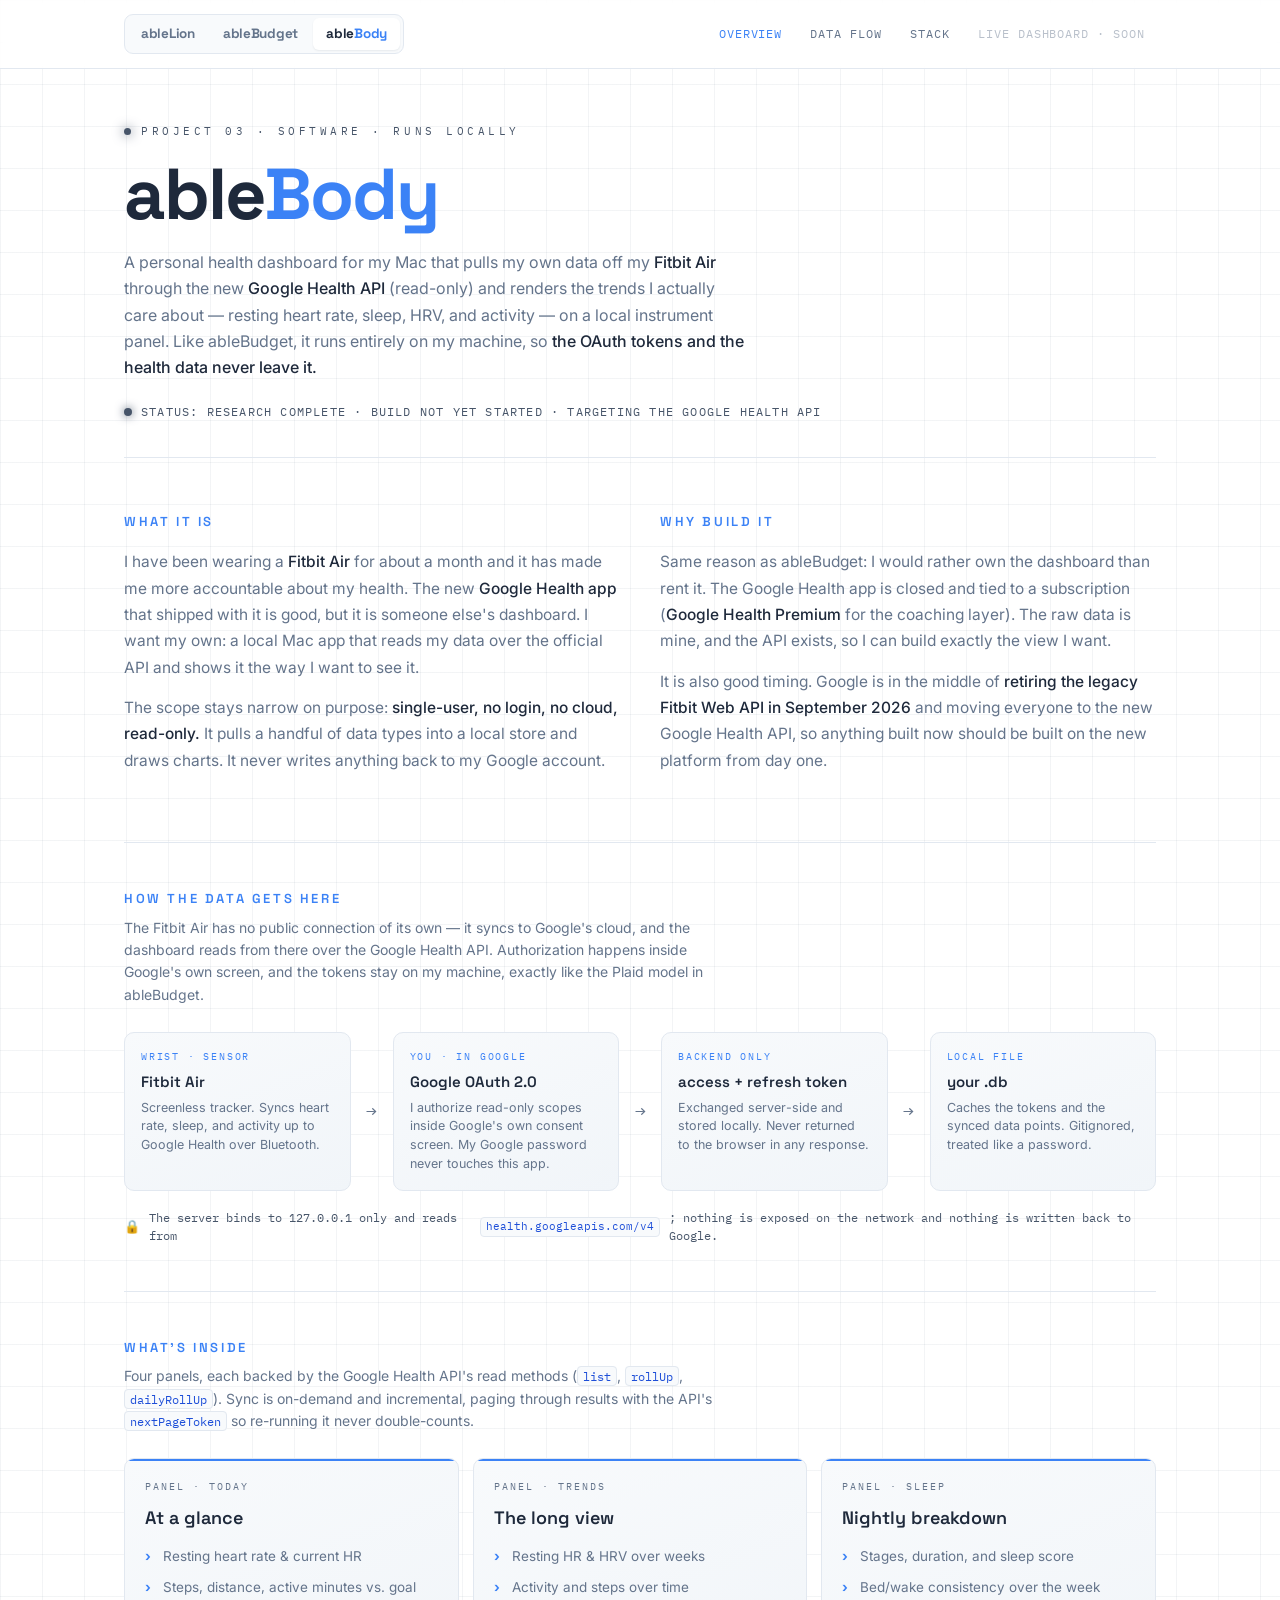
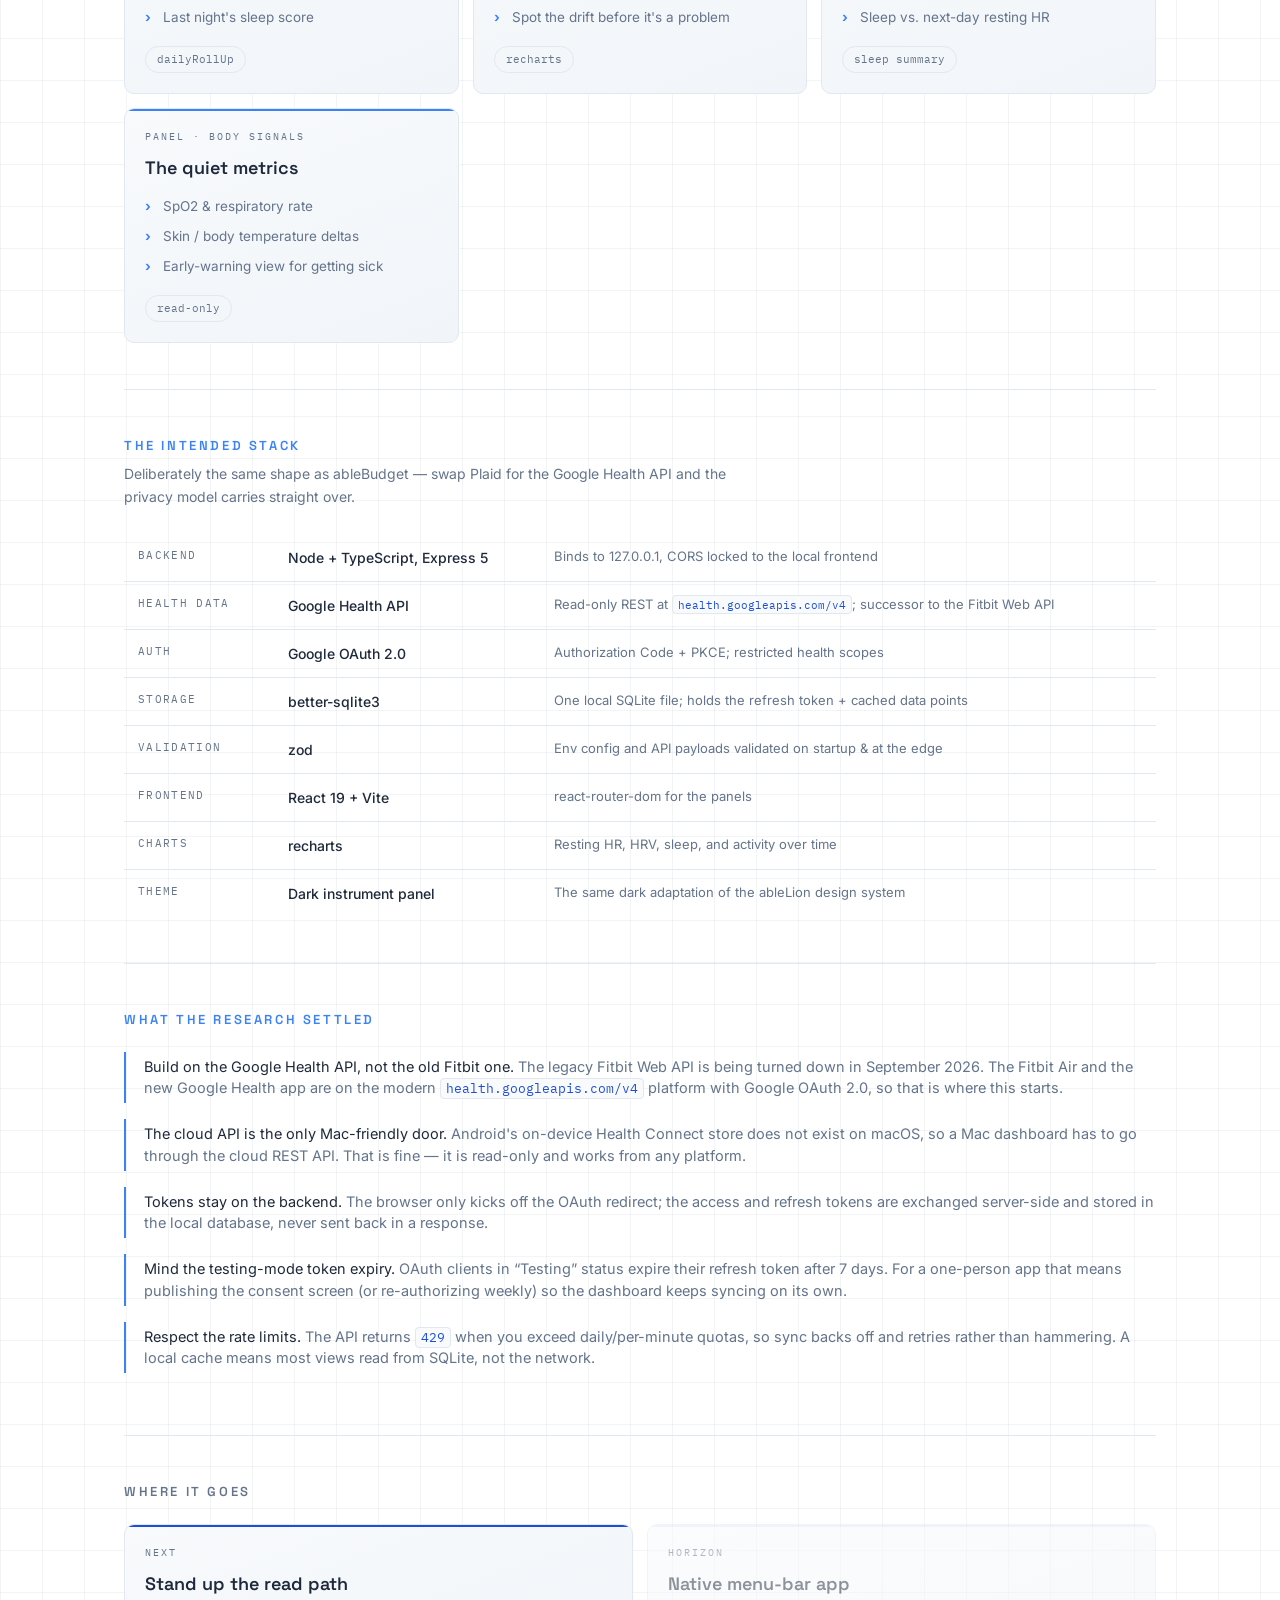
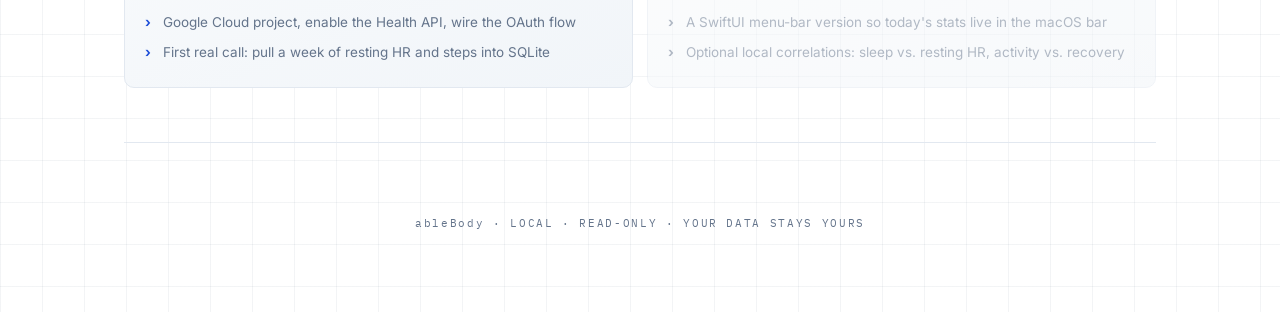
==== ablebody.html @ 2a8d7dc3 "Add ableBody project page and 3rd switch option Add ablebody.html (local Mac health dashboard on the" ====
<!DOCTYPE html>
<html lang="en">
<head>
<meta charset="UTF-8">
<meta name="viewport" content="width=device-width, initial-scale=1.0">
<title>ableBody · Local Google Health dashboard</title>
<link rel="stylesheet" href="style.css">
<style>
  header.page{padding:54px 0 36px;border-bottom:1px solid var(--line)}
  header.page h1{font-size:clamp(38px,7vw,72px)}
  .lede{max-width:620px;margin-top:20px;color:var(--dim);font-size:16px;line-height:1.65}
  .lede b{color:var(--ink);font-weight:500}
  .status-line{font-family:'IBM Plex Mono',monospace;font-size:12px;letter-spacing:.1em;
    color:var(--warn);margin-top:22px;display:flex;align-items:center;gap:9px}
  .status-line::before{content:"";width:8px;height:8px;border-radius:50%;background:var(--warn);
    box-shadow:0 0 10px var(--warn);animation:pulse 2.4s ease-in-out infinite}

  .intro{padding:54px 0;border-bottom:1px solid var(--line)}
  .intro-grid{display:grid;grid-template-columns:1fr 1fr;gap:40px;align-items:start}
  .intro h2{font-family:'Space Grotesk',sans-serif;font-size:13px;letter-spacing:.2em;
    text-transform:uppercase;color:var(--signal);margin-bottom:18px;font-weight:600}
  .intro p{color:var(--dim);font-size:15.5px;line-height:1.7;margin-bottom:14px}
  .intro p b{color:var(--ink);font-weight:500}
  @media(max-width:720px){.intro-grid{grid-template-columns:1fr;gap:28px}}

  .sec{padding:46px 0;border-bottom:1px solid var(--line)}
  .sec h2{font-family:'Space Grotesk',sans-serif;font-size:13px;letter-spacing:.2em;
    text-transform:uppercase;color:var(--signal);margin-bottom:8px;font-weight:600}
  .sec .sub{color:var(--dim);font-size:14px;margin-bottom:26px;max-width:620px;line-height:1.6}

  /* DATA-FLOW DIAGRAM */
  .flow{display:flex;align-items:stretch;gap:0;flex-wrap:wrap;margin-bottom:18px}
  .node{flex:1;min-width:150px;background:linear-gradient(160deg,var(--panel),var(--panel-2));
    border:1px solid var(--line);border-radius:10px;padding:16px}
  .node .k{font-family:'IBM Plex Mono',monospace;font-size:10px;letter-spacing:.18em;
    text-transform:uppercase;color:var(--signal);margin-bottom:7px}
  .node h4{font-family:'Space Grotesk',sans-serif;font-size:15px;font-weight:600;margin-bottom:5px}
  .node p{font-size:12.5px;color:var(--dim);line-height:1.5}
  .arrow{display:flex;align-items:center;justify-content:center;flex:0 0 auto;width:42px;
    font-family:'IBM Plex Mono',monospace;color:var(--dim);font-size:18px}
  @media(max-width:720px){.flow{flex-direction:column}
    .arrow{width:100%;height:26px;transform:rotate(90deg)}}
  .flow-note{font-family:'IBM Plex Mono',monospace;font-size:12px;color:var(--warn);
    display:flex;align-items:center;gap:9px}
  .flow-note::before{content:"🔒";font-size:13px}

  /* STACK SHEET */
  .bom{width:100%;border-collapse:collapse;font-size:14px}
  .bom td{padding:13px 14px;border-bottom:1px solid var(--line);vertical-align:top}
  .bom tr:last-child td{border-bottom:none}
  .bom .role{font-family:'IBM Plex Mono',monospace;font-size:11px;letter-spacing:.12em;
    text-transform:uppercase;color:var(--dim);width:150px}
  .bom .part{color:var(--ink);font-weight:500}
  .bom .note{color:var(--dim);font-size:13px}

  /* PRINCIPLES */
  .principles{padding:46px 0;border-bottom:1px solid var(--line)}
  .principles h2{font-family:'Space Grotesk',sans-serif;font-size:13px;letter-spacing:.2em;
    text-transform:uppercase;color:var(--signal);margin-bottom:22px;font-weight:600}
  .law{border-left:2px solid var(--signal);padding:4px 0 4px 18px;margin-bottom:16px}
  .law p{font-size:14.5px;color:var(--ink)}
  .law p span{color:var(--dim)}

  .roadmap-strip{padding:46px 0}
  .roadmap-strip h2{font-family:'Space Grotesk',sans-serif;font-size:13px;letter-spacing:.2em;
    text-transform:uppercase;color:var(--dim);margin-bottom:22px;font-weight:600}
</style>
</head>
<body>

<nav><div class="nav-inner">
  <div class="switch">
    <a href="index.html">able<span>Lion</span></a>
    <a href="ablebudget.html">able<span>Budget</span></a>
    <a href="ablebody.html" class="active">able<span>Body</span></a>
  </div>
  <div class="nav-links">
    <a href="ablebody.html" class="active">OVERVIEW</a>
    <a href="#data">DATA FLOW</a>
    <a href="#stack">STACK</a>
    <a class="soon">LIVE DASHBOARD · SOON</a>
  </div>
</div></nav>

<div class="wrap">

  <header class="page">
    <div class="eyebrow w">Project 03 · software · runs locally</div>
    <h1>able<span class="l">Body</span></h1>
    <p class="lede">A personal health dashboard for my Mac that pulls my own data off my <b>Fitbit Air</b> through the new <b>Google Health API</b> (read-only) and renders the trends I actually care about &mdash; resting heart rate, sleep, HRV, and activity &mdash; on a local instrument panel. Like ableBudget, it runs entirely on my machine, so <b>the OAuth tokens and the health data never leave it.</b></p>
    <div class="status-line">STATUS: RESEARCH COMPLETE · BUILD NOT YET STARTED · TARGETING THE GOOGLE HEALTH API</div>
  </header>

  <section class="intro">
    <div class="intro-grid">
      <div>
        <h2>What it is</h2>
        <p>I have been wearing a <b>Fitbit Air</b> for about a month and it has made me more accountable about my health. The new <b>Google Health app</b> that shipped with it is good, but it is someone else's dashboard. I want my own: a local Mac app that reads my data over the official API and shows it the way I want to see it.</p>
        <p>The scope stays narrow on purpose: <b>single-user, no login, no cloud, read-only.</b> It pulls a handful of data types into a local store and draws charts. It never writes anything back to my Google account.</p>
      </div>
      <div>
        <h2>Why build it</h2>
        <p>Same reason as ableBudget: I would rather own the dashboard than rent it. The Google Health app is closed and tied to a subscription (<b>Google Health Premium</b> for the coaching layer). The raw data is mine, and the API exists, so I can build exactly the view I want.</p>
        <p>It is also good timing. Google is in the middle of <b>retiring the legacy Fitbit Web API in September 2026</b> and moving everyone to the new Google Health API, so anything built now should be built on the new platform from day one.</p>
      </div>
    </div>
  </section>

  <section class="sec" id="data">
    <h2>How the data gets here</h2>
    <p class="sub">The Fitbit Air has no public connection of its own &mdash; it syncs to Google's cloud, and the dashboard reads from there over the Google Health API. Authorization happens inside Google's own screen, and the tokens stay on my machine, exactly like the Plaid model in ableBudget.</p>

    <div class="flow">
      <div class="node">
        <div class="k">Wrist &middot; sensor</div>
        <h4>Fitbit Air</h4>
        <p>Screenless tracker. Syncs heart rate, sleep, and activity up to Google Health over Bluetooth.</p>
      </div>
      <div class="arrow">&rarr;</div>
      <div class="node">
        <div class="k">You &middot; in Google</div>
        <h4>Google OAuth 2.0</h4>
        <p>I authorize read-only scopes inside Google's own consent screen. My Google password never touches this app.</p>
      </div>
      <div class="arrow">&rarr;</div>
      <div class="node">
        <div class="k">Backend only</div>
        <h4>access + refresh token</h4>
        <p>Exchanged server-side and stored locally. Never returned to the browser in any response.</p>
      </div>
      <div class="arrow">&rarr;</div>
      <div class="node">
        <div class="k">Local file</div>
        <h4>your .db</h4>
        <p>Caches the tokens and the synced data points. Gitignored, treated like a password.</p>
      </div>
    </div>
    <p class="flow-note">The server binds to 127.0.0.1 only and reads from <code>health.googleapis.com/v4</code>; nothing is exposed on the network and nothing is written back to Google.</p>
  </section>

  <section class="sec">
    <h2>What's inside</h2>
    <p class="sub">Four panels, each backed by the Google Health API's read methods (<code>list</code>, <code>rollUp</code>, <code>dailyRollUp</code>). Sync is on-demand and incremental, paging through results with the API's <code>nextPageToken</code> so re-running it never double-counts.</p>
    <div class="grid">
      <div class="card s">
        <div class="card-k">Panel · Today</div>
        <h3>At a glance</h3>
        <ul>
          <li>Resting heart rate &amp; current HR</li>
          <li>Steps, distance, active minutes vs. goal</li>
          <li>Last night's sleep score</li>
        </ul>
        <div class="specs"><span class="chip">dailyRollUp</span></div>
      </div>
      <div class="card s">
        <div class="card-k">Panel · Trends</div>
        <h3>The long view</h3>
        <ul>
          <li>Resting HR &amp; HRV over weeks</li>
          <li>Activity and steps over time</li>
          <li>Spot the drift before it's a problem</li>
        </ul>
        <div class="specs"><span class="chip">recharts</span></div>
      </div>
      <div class="card s">
        <div class="card-k">Panel · Sleep</div>
        <h3>Nightly breakdown</h3>
        <ul>
          <li>Stages, duration, and sleep score</li>
          <li>Bed/wake consistency over the week</li>
          <li>Sleep vs. next-day resting HR</li>
        </ul>
        <div class="specs"><span class="chip">sleep summary</span></div>
      </div>
      <div class="card s">
        <div class="card-k">Panel · Body signals</div>
        <h3>The quiet metrics</h3>
        <ul>
          <li>SpO2 &amp; respiratory rate</li>
          <li>Skin / body temperature deltas</li>
          <li>Early-warning view for getting sick</li>
        </ul>
        <div class="specs"><span class="chip">read-only</span></div>
      </div>
    </div>
  </section>

  <section class="sec" id="stack">
    <h2>The intended stack</h2>
    <p class="sub">Deliberately the same shape as ableBudget &mdash; swap Plaid for the Google Health API and the privacy model carries straight over.</p>
    <table class="bom">
      <tr><td class="role">Backend</td><td class="part">Node + TypeScript, Express 5</td><td class="note">Binds to 127.0.0.1, CORS locked to the local frontend</td></tr>
      <tr><td class="role">Health data</td><td class="part">Google Health API</td><td class="note">Read-only REST at <code>health.googleapis.com/v4</code>; successor to the Fitbit Web API</td></tr>
      <tr><td class="role">Auth</td><td class="part">Google OAuth 2.0</td><td class="note">Authorization Code + PKCE; restricted health scopes</td></tr>
      <tr><td class="role">Storage</td><td class="part">better-sqlite3</td><td class="note">One local SQLite file; holds the refresh token + cached data points</td></tr>
      <tr><td class="role">Validation</td><td class="part">zod</td><td class="note">Env config and API payloads validated on startup &amp; at the edge</td></tr>
      <tr><td class="role">Frontend</td><td class="part">React 19 + Vite</td><td class="note">react-router-dom for the panels</td></tr>
      <tr><td class="role">Charts</td><td class="part">recharts</td><td class="note">Resting HR, HRV, sleep, and activity over time</td></tr>
      <tr><td class="role">Theme</td><td class="part">Dark instrument panel</td><td class="note">The same dark adaptation of the ableLion design system</td></tr>
    </table>
  </section>

  <section class="principles">
    <h2>What the research settled</h2>
    <div class="law"><p>Build on the Google Health API, not the old Fitbit one. <span>The legacy Fitbit Web API is being turned down in September 2026. The Fitbit Air and the new Google Health app are on the modern <code>health.googleapis.com/v4</code> platform with Google OAuth 2.0, so that is where this starts.</span></p></div>
    <div class="law"><p>The cloud API is the only Mac-friendly door. <span>Android's on-device Health Connect store does not exist on macOS, so a Mac dashboard has to go through the cloud REST API. That is fine &mdash; it is read-only and works from any platform.</span></p></div>
    <div class="law"><p>Tokens stay on the backend. <span>The browser only kicks off the OAuth redirect; the access and refresh tokens are exchanged server-side and stored in the local database, never sent back in a response.</span></p></div>
    <div class="law"><p>Mind the testing-mode token expiry. <span>OAuth clients in &ldquo;Testing&rdquo; status expire their refresh token after 7 days. For a one-person app that means publishing the consent screen (or re-authorizing weekly) so the dashboard keeps syncing on its own.</span></p></div>
    <div class="law"><p>Respect the rate limits. <span>The API returns <code>429</code> when you exceed daily/per-minute quotas, so sync backs off and retries rather than hammering. A local cache means most views read from SQLite, not the network.</span></p></div>
  </section>

  <section class="roadmap-strip">
    <h2>Where it goes</h2>
    <div class="grid">
      <div class="card b">
        <div class="card-k">Next</div>
        <h3>Stand up the read path</h3>
        <ul>
          <li>Google Cloud project, enable the Health API, wire the OAuth flow</li>
          <li>First real call: pull a week of resting HR and steps into SQLite</li>
        </ul>
      </div>
      <div class="card soon-card">
        <div class="card-k">Horizon</div>
        <h3>Native menu-bar app</h3>
        <ul>
          <li>A SwiftUI menu-bar version so today's stats live in the macOS bar</li>
          <li>Optional local correlations: sleep vs. resting HR, activity vs. recovery</li>
        </ul>
      </div>
    </div>
  </section>

  <footer><p>ableBody · LOCAL · READ-ONLY · YOUR DATA STAYS YOURS</p></footer>

</div>
</body>
</html>
---- style.css ----
@import url('https://fonts.googleapis.com/css2?family=Space+Grotesk:wght@400;500;600;700&family=IBM+Plex+Mono:wght@400;500;600&family=Inter:wght@400;500&display=swap');

:root{
  --void:#ffffff;        /* white, main background */
  --panel:#f8fafc;       /* light grey panel */
  --panel-2:#f1f5f9;     /* light grey panel (gradient end) */
  --line:#e2e8f0;        /* hairlines / borders */
  --ink:#1e293b;         /* primary dark-slate text */
  --dim:#64748b;         /* grey secondary text */
  --signal:#3b82f6;      /* primary blue accent */
  --warn:#475569;        /* slate grey (status / inactive) */
  --beam:#1d4ed8;        /* deep blue secondary accent */
  --grid:rgba(100,116,139,0.08);  /* subtle grey grid on white */
}
*{box-sizing:border-box;margin:0;padding:0}
html{scroll-behavior:smooth}
body{
  background:var(--void);
  color:var(--ink);
  font-family:'Inter',system-ui,sans-serif;
  line-height:1.5;
  background-image:
    linear-gradient(var(--grid) 1px,transparent 1px),
    linear-gradient(90deg,var(--grid) 1px,transparent 1px);
  background-size:42px 42px;
  padding:0 0 80px;
}
a{color:inherit;text-decoration:none}
code{font-family:'IBM Plex Mono',monospace;font-size:.88em;color:var(--beam);
  background:var(--panel);border:1px solid var(--line);border-radius:4px;padding:1px 5px}
.wrap{max-width:1080px;margin:0 auto;padding:0 24px}

/* NAV */
nav{
  border-bottom:1px solid var(--line);
  position:sticky;top:0;z-index:50;
  background:rgba(255,255,255,.82);
  backdrop-filter:blur(10px);
}
.nav-inner{
  max-width:1080px;margin:0 auto;padding:14px 24px;
  display:flex;align-items:center;justify-content:space-between;
}
.brand{
  font-family:'Space Grotesk',sans-serif;font-weight:700;font-size:18px;
  letter-spacing:-.02em;
}
.brand .l{color:var(--signal)}
.nav-links{display:flex;gap:6px;flex-wrap:wrap}
.nav-links a{
  font-family:'IBM Plex Mono',monospace;font-size:12px;letter-spacing:.08em;
  color:var(--dim);padding:6px 11px;border-radius:5px;transition:.18s;
}
.nav-links a:hover{color:var(--ink);background:var(--panel)}
.nav-links a.active{color:var(--signal)}
.nav-links a.soon{opacity:.45;cursor:default}
.nav-links a.soon:hover{background:none;color:var(--dim)}

/* PROJECT SWITCHER (left, in place of the brand) */
.switch{display:inline-flex;align-items:center;gap:2px;border:1px solid var(--line);
  border-radius:9px;padding:3px;background:var(--panel);flex-shrink:0}
.switch a{font-family:'Space Grotesk',sans-serif;font-size:13.5px;font-weight:700;
  letter-spacing:-.02em;color:var(--dim);padding:6px 13px;border-radius:6px;transition:.18s}
.switch a span{color:var(--dim);transition:.18s}
.switch a:hover{color:var(--ink)}
.switch a:hover span{color:var(--signal)}
.switch a.active{background:var(--void);color:var(--ink);box-shadow:0 1px 2px rgba(15,23,42,.07)}
.switch a.active span{color:var(--signal)}

/* HERO bits */
.eyebrow{
  font-family:'IBM Plex Mono',monospace;
  font-size:11px;letter-spacing:.32em;text-transform:uppercase;
  color:var(--signal);display:flex;align-items:center;gap:10px;margin-bottom:20px;
}
.eyebrow.b{color:var(--beam)}
.eyebrow.b::before{background:var(--beam);box-shadow:0 0 12px var(--beam)}
.eyebrow.w{color:var(--warn)}
.eyebrow.w::before{background:var(--warn);box-shadow:0 0 12px var(--warn)}
.eyebrow::before{content:"";width:7px;height:7px;border-radius:50%;
  background:var(--signal);box-shadow:0 0 12px var(--signal);
  animation:pulse 2.4s ease-in-out infinite;}
@keyframes pulse{0%,100%{opacity:1}50%{opacity:.35}}

h1{font-family:'Space Grotesk',sans-serif;font-weight:700;
  font-size:clamp(40px,8vw,78px);line-height:.96;letter-spacing:-.03em;}
h1 .a{color:var(--ink)} h1 .l{color:var(--signal)}

.specs{display:flex;flex-wrap:wrap;gap:8px;margin-top:14px}
.chip{font-family:'IBM Plex Mono',monospace;font-size:11px;color:var(--dim);
  border:1px solid var(--line);border-radius:20px;padding:4px 11px}

/* CARDS */
.grid{display:grid;grid-template-columns:repeat(auto-fit,minmax(250px,1fr));gap:14px}
.card{background:linear-gradient(160deg,var(--panel),var(--panel-2));
  border:1px solid var(--line);border-radius:10px;padding:20px;
  position:relative;overflow:hidden;}
.card::before{content:"";position:absolute;top:0;left:0;width:100%;height:2px;
  background:var(--accent,var(--line))}
.card.s{--accent:var(--signal)} .card.b{--accent:var(--beam)} .card.w{--accent:var(--warn)}
.card-k{font-family:'IBM Plex Mono',monospace;font-size:10px;letter-spacing:.2em;
  text-transform:uppercase;color:var(--dim);margin-bottom:10px}
.card h3{font-family:'Space Grotesk',sans-serif;font-size:18px;font-weight:600;margin-bottom:10px}
.card ul{list-style:none;font-size:13.5px;color:var(--dim)}
.card li{padding:5px 0 5px 18px;position:relative}
.card li::before{content:"›";position:absolute;left:0;color:var(--accent,var(--dim));font-weight:700}
.card li b{color:var(--ink);font-weight:500}

.soon-card{opacity:.5}
.soon-card .card-k{color:var(--dim)}

footer{padding-top:40px;text-align:center;border-top:1px solid var(--line);margin-top:8px}
footer p{font-family:'IBM Plex Mono',monospace;font-size:11px;color:var(--dim);letter-spacing:.15em;padding-top:32px}

@media (prefers-reduced-motion:reduce){*{animation:none!important}}
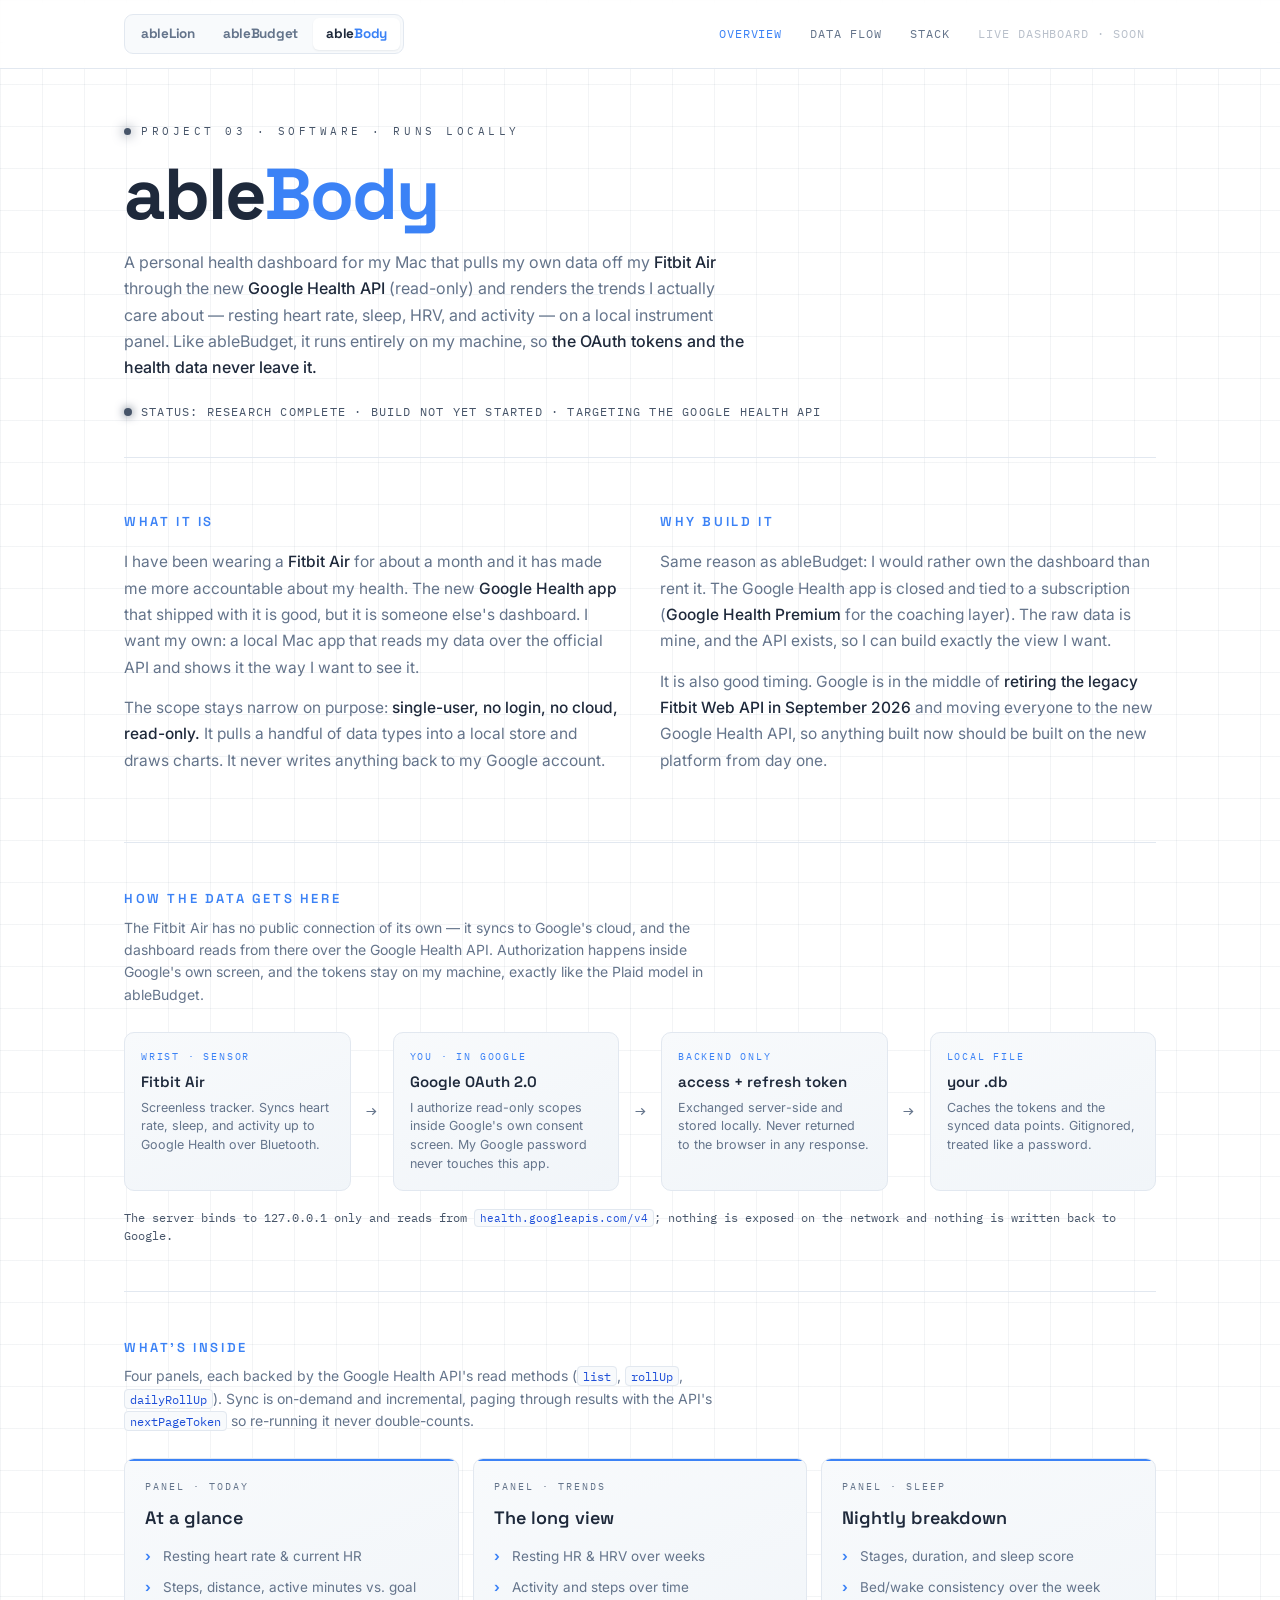
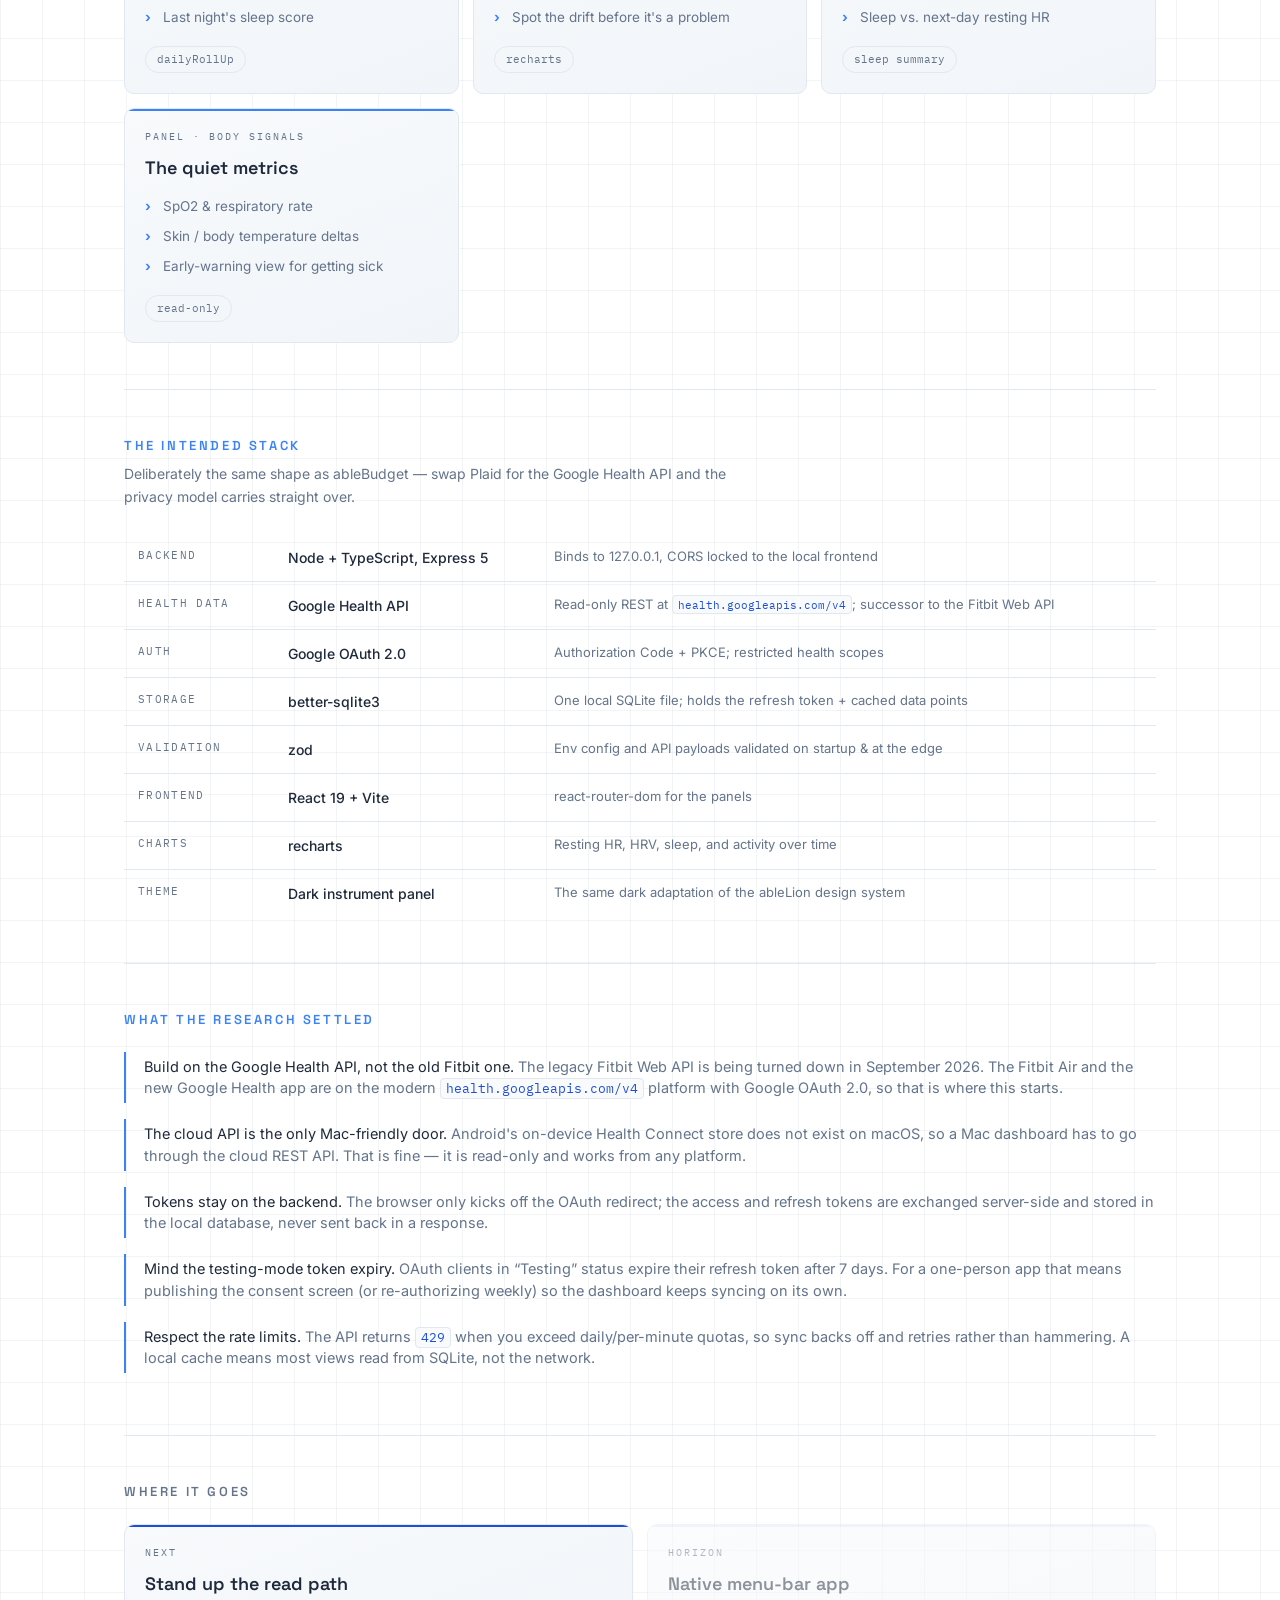
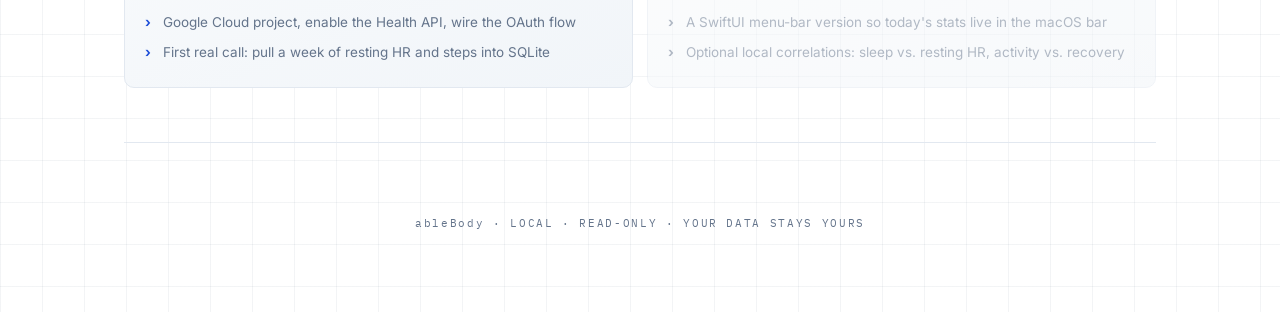
==== commit 30d60af4: "Remove lock emoji from ableBody flow note" ====
--- a/ablebody.html
+++ b/ablebody.html
@@ -40,9 +40,7 @@
     font-family:'IBM Plex Mono',monospace;color:var(--dim);font-size:18px}
   @media(max-width:720px){.flow{flex-direction:column}
     .arrow{width:100%;height:26px;transform:rotate(90deg)}}
-  .flow-note{font-family:'IBM Plex Mono',monospace;font-size:12px;color:var(--warn);
-    display:flex;align-items:center;gap:9px}
-  .flow-note::before{content:"🔒";font-size:13px}
+  .flow-note{font-family:'IBM Plex Mono',monospace;font-size:12px;color:var(--warn)}
 
   /* STACK SHEET */
   .bom{width:100%;border-collapse:collapse;font-size:14px}
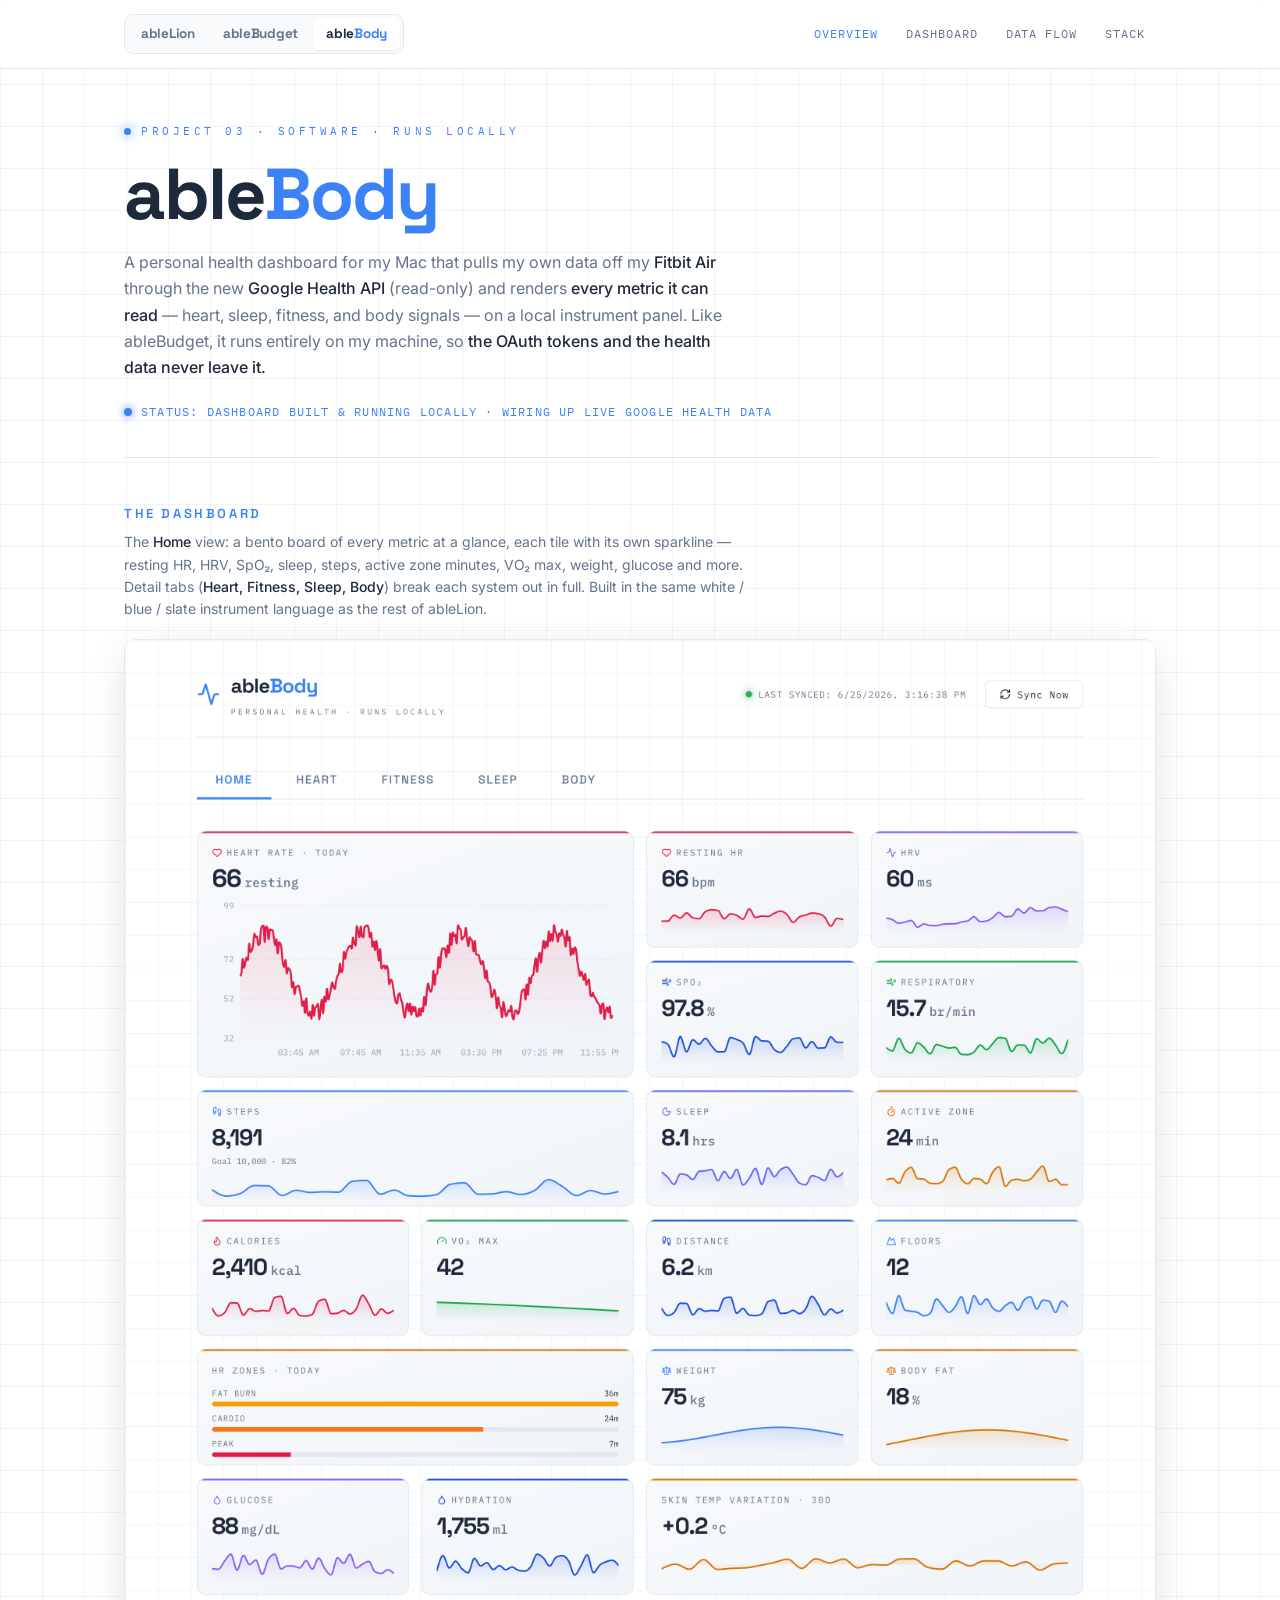
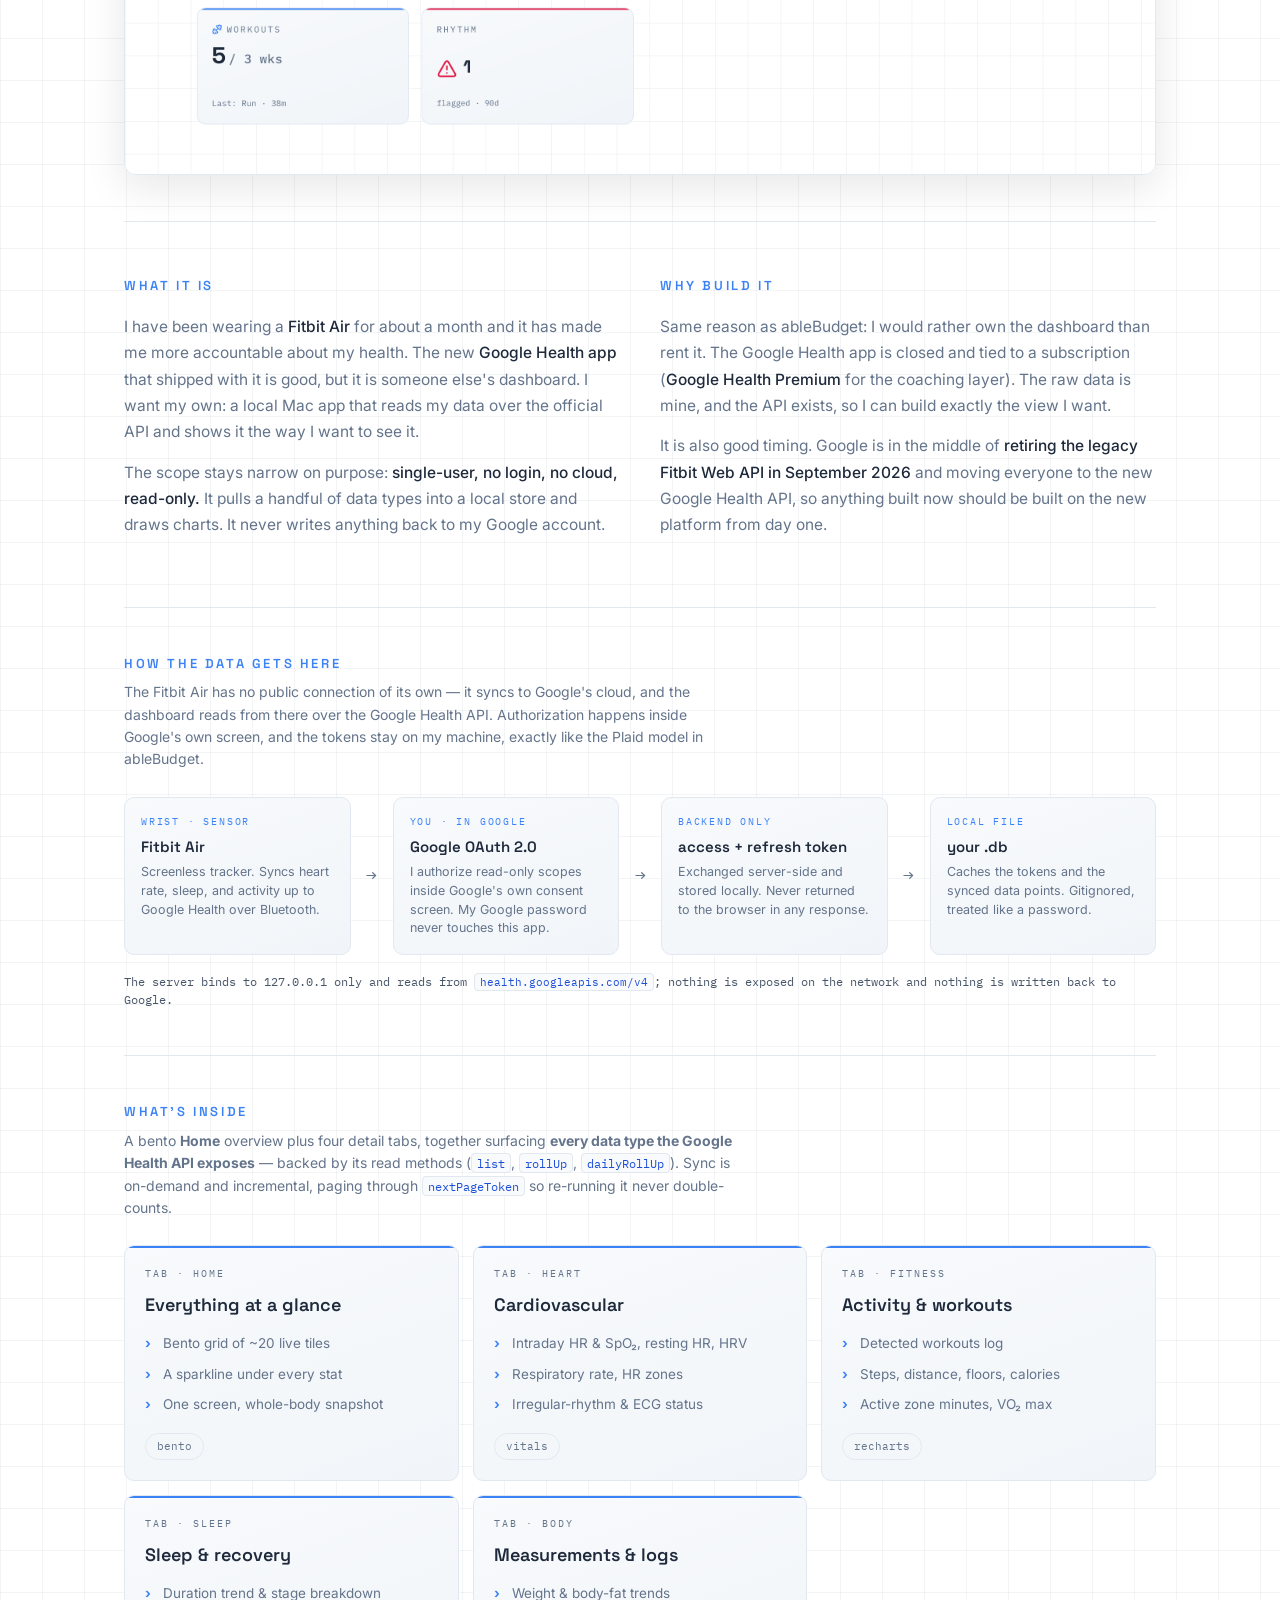
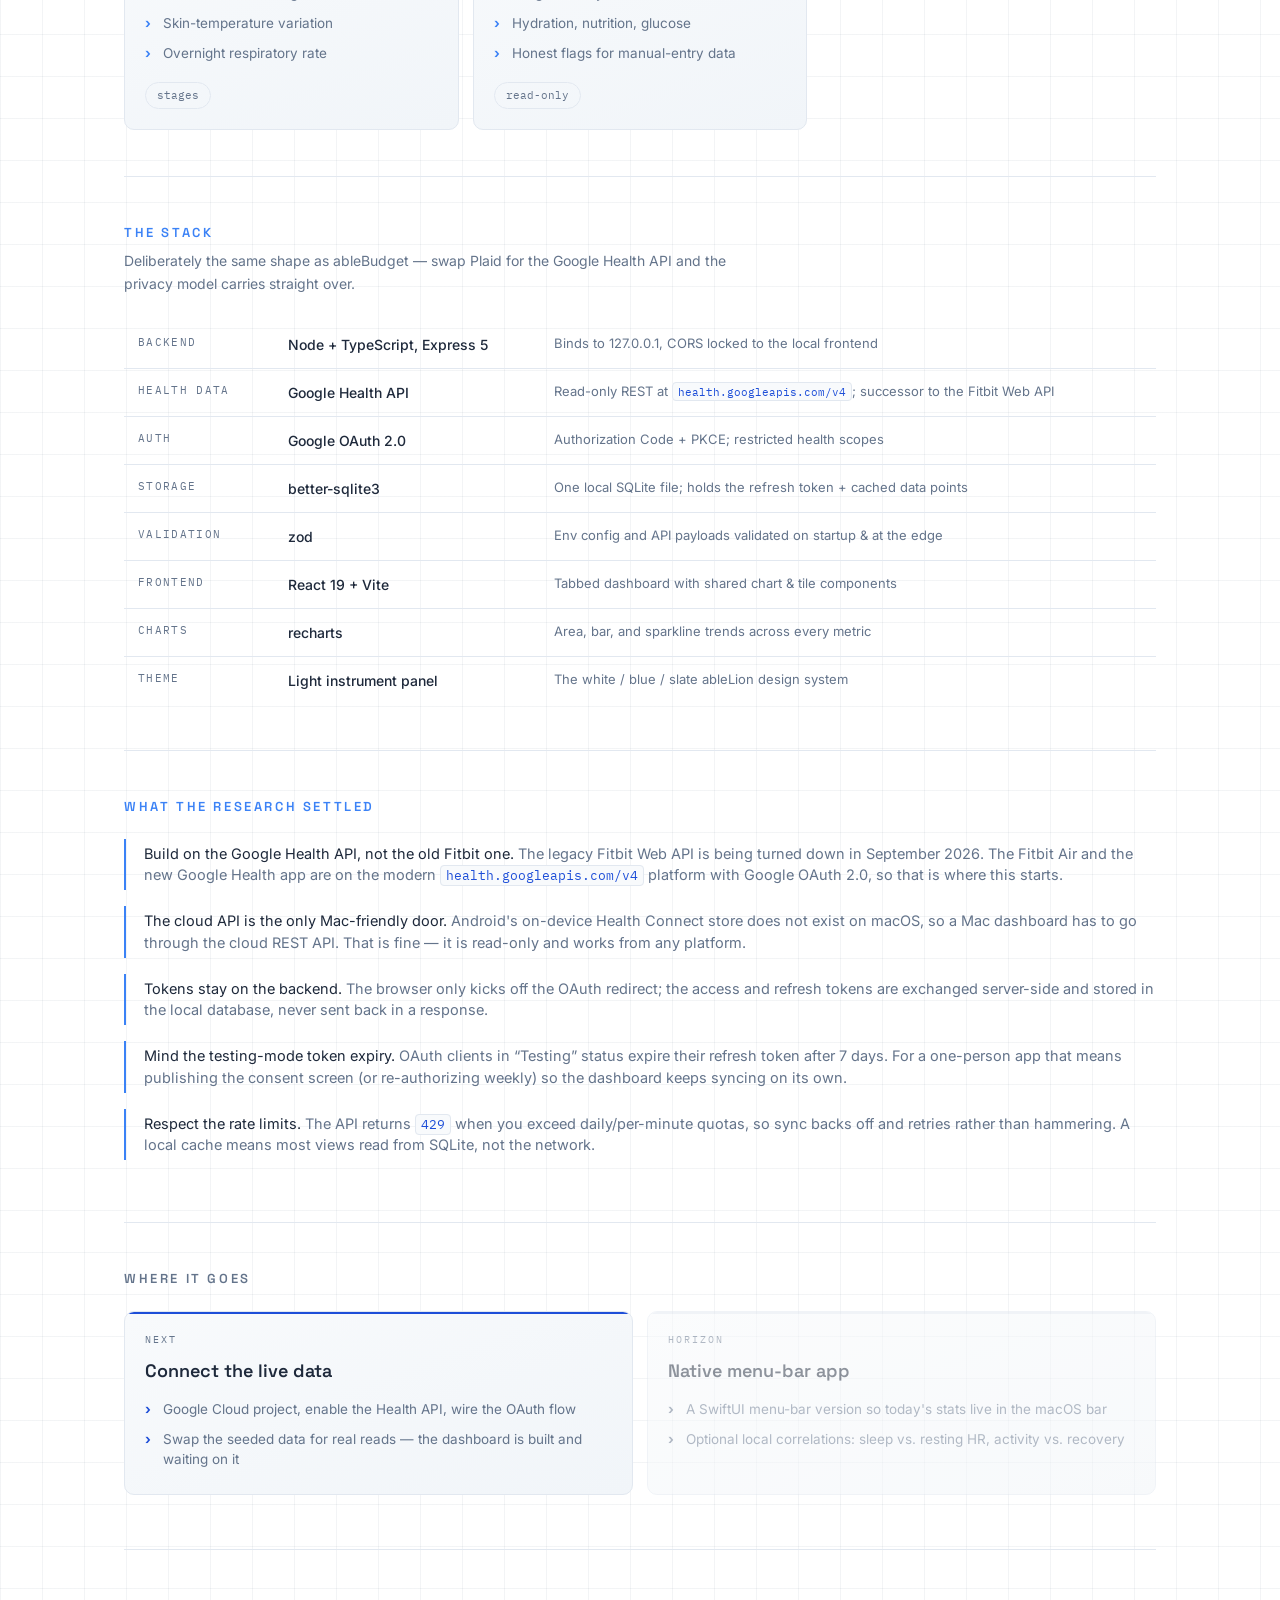
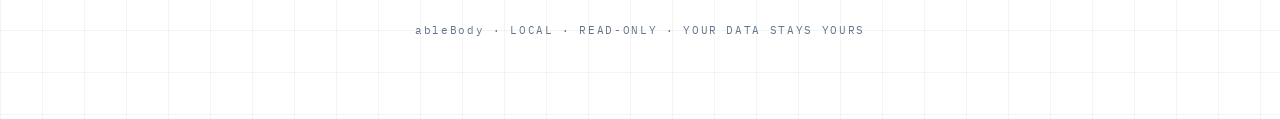
==== commit ef9fdca2: "Update ableBody page for the built dashboard + add screenshot" ====
--- a/ablebody.html
+++ b/ablebody.html
@@ -11,9 +11,18 @@
   .lede{max-width:620px;margin-top:20px;color:var(--dim);font-size:16px;line-height:1.65}
   .lede b{color:var(--ink);font-weight:500}
   .status-line{font-family:'IBM Plex Mono',monospace;font-size:12px;letter-spacing:.1em;
-    color:var(--warn);margin-top:22px;display:flex;align-items:center;gap:9px}
-  .status-line::before{content:"";width:8px;height:8px;border-radius:50%;background:var(--warn);
-    box-shadow:0 0 10px var(--warn);animation:pulse 2.4s ease-in-out infinite}
+    color:var(--signal);margin-top:22px;display:flex;align-items:center;gap:9px}
+  .status-line::before{content:"";width:8px;height:8px;border-radius:50%;background:var(--signal);
+    box-shadow:0 0 10px var(--signal);animation:pulse 2.4s ease-in-out infinite}
+
+  /* SCREENSHOT */
+  .shot-sec{padding:46px 0;border-bottom:1px solid var(--line)}
+  .shot-sec h2{font-family:'Space Grotesk',sans-serif;font-size:13px;letter-spacing:.2em;
+    text-transform:uppercase;color:var(--signal);margin-bottom:8px;font-weight:600}
+  .shot-cap{color:var(--dim);font-size:14px;line-height:1.6;margin:0 0 18px;max-width:620px}
+  .shot-cap b{color:var(--ink);font-weight:500}
+  .shot{width:100%;border:1px solid var(--line);border-radius:12px;display:block;
+    box-shadow:0 12px 40px rgba(15,23,42,.10)}
 
   .intro{padding:54px 0;border-bottom:1px solid var(--line)}
   .intro-grid{display:grid;grid-template-columns:1fr 1fr;gap:40px;align-items:start}
@@ -74,20 +83,26 @@
   </div>
   <div class="nav-links">
     <a href="ablebody.html" class="active">OVERVIEW</a>
+    <a href="#dashboard">DASHBOARD</a>
     <a href="#data">DATA FLOW</a>
     <a href="#stack">STACK</a>
-    <a class="soon">LIVE DASHBOARD · SOON</a>
   </div>
 </div></nav>
 
 <div class="wrap">
 
   <header class="page">
-    <div class="eyebrow w">Project 03 · software · runs locally</div>
+    <div class="eyebrow">Project 03 · software · runs locally</div>
     <h1>able<span class="l">Body</span></h1>
-    <p class="lede">A personal health dashboard for my Mac that pulls my own data off my <b>Fitbit Air</b> through the new <b>Google Health API</b> (read-only) and renders the trends I actually care about &mdash; resting heart rate, sleep, HRV, and activity &mdash; on a local instrument panel. Like ableBudget, it runs entirely on my machine, so <b>the OAuth tokens and the health data never leave it.</b></p>
-    <div class="status-line">STATUS: RESEARCH COMPLETE · BUILD NOT YET STARTED · TARGETING THE GOOGLE HEALTH API</div>
+    <p class="lede">A personal health dashboard for my Mac that pulls my own data off my <b>Fitbit Air</b> through the new <b>Google Health API</b> (read-only) and renders <b>every metric it can read</b> &mdash; heart, sleep, fitness, and body signals &mdash; on a local instrument panel. Like ableBudget, it runs entirely on my machine, so <b>the OAuth tokens and the health data never leave it.</b></p>
+    <div class="status-line">STATUS: DASHBOARD BUILT &amp; RUNNING LOCALLY · WIRING UP LIVE GOOGLE HEALTH DATA</div>
   </header>
+
+  <section class="shot-sec" id="dashboard">
+    <h2>The dashboard</h2>
+    <p class="shot-cap">The <b>Home</b> view: a bento board of every metric at a glance, each tile with its own sparkline &mdash; resting HR, HRV, SpO&#8322;, sleep, steps, active zone minutes, VO&#8322; max, weight, glucose and more. Detail tabs (<b>Heart, Fitness, Sleep, Body</b>) break each system out in full. Built in the same white / blue / slate instrument language as the rest of ableLion.</p>
+    <img class="shot" src="ablebody-dashboard.png" alt="ableBody dashboard — bento home view showing every health metric at a glance">
+  </section>
 
   <section class="intro">
     <div class="intro-grid">
@@ -138,45 +153,55 @@
 
   <section class="sec">
     <h2>What's inside</h2>
-    <p class="sub">Four panels, each backed by the Google Health API's read methods (<code>list</code>, <code>rollUp</code>, <code>dailyRollUp</code>). Sync is on-demand and incremental, paging through results with the API's <code>nextPageToken</code> so re-running it never double-counts.</p>
+    <p class="sub">A bento <b>Home</b> overview plus four detail tabs, together surfacing <b>every data type the Google Health API exposes</b> &mdash; backed by its read methods (<code>list</code>, <code>rollUp</code>, <code>dailyRollUp</code>). Sync is on-demand and incremental, paging through <code>nextPageToken</code> so re-running it never double-counts.</p>
     <div class="grid">
       <div class="card s">
-        <div class="card-k">Panel · Today</div>
-        <h3>At a glance</h3>
-        <ul>
-          <li>Resting heart rate &amp; current HR</li>
-          <li>Steps, distance, active minutes vs. goal</li>
-          <li>Last night's sleep score</li>
-        </ul>
-        <div class="specs"><span class="chip">dailyRollUp</span></div>
-      </div>
-      <div class="card s">
-        <div class="card-k">Panel · Trends</div>
-        <h3>The long view</h3>
-        <ul>
-          <li>Resting HR &amp; HRV over weeks</li>
-          <li>Activity and steps over time</li>
-          <li>Spot the drift before it's a problem</li>
+        <div class="card-k">Tab · Home</div>
+        <h3>Everything at a glance</h3>
+        <ul>
+          <li>Bento grid of ~20 live tiles</li>
+          <li>A sparkline under every stat</li>
+          <li>One screen, whole-body snapshot</li>
+        </ul>
+        <div class="specs"><span class="chip">bento</span></div>
+      </div>
+      <div class="card s">
+        <div class="card-k">Tab · Heart</div>
+        <h3>Cardiovascular</h3>
+        <ul>
+          <li>Intraday HR &amp; SpO&#8322;, resting HR, HRV</li>
+          <li>Respiratory rate, HR zones</li>
+          <li>Irregular-rhythm &amp; ECG status</li>
+        </ul>
+        <div class="specs"><span class="chip">vitals</span></div>
+      </div>
+      <div class="card s">
+        <div class="card-k">Tab · Fitness</div>
+        <h3>Activity &amp; workouts</h3>
+        <ul>
+          <li>Detected workouts log</li>
+          <li>Steps, distance, floors, calories</li>
+          <li>Active zone minutes, VO&#8322; max</li>
         </ul>
         <div class="specs"><span class="chip">recharts</span></div>
       </div>
       <div class="card s">
-        <div class="card-k">Panel · Sleep</div>
-        <h3>Nightly breakdown</h3>
-        <ul>
-          <li>Stages, duration, and sleep score</li>
-          <li>Bed/wake consistency over the week</li>
-          <li>Sleep vs. next-day resting HR</li>
-        </ul>
-        <div class="specs"><span class="chip">sleep summary</span></div>
-      </div>
-      <div class="card s">
-        <div class="card-k">Panel · Body signals</div>
-        <h3>The quiet metrics</h3>
-        <ul>
-          <li>SpO2 &amp; respiratory rate</li>
-          <li>Skin / body temperature deltas</li>
-          <li>Early-warning view for getting sick</li>
+        <div class="card-k">Tab · Sleep</div>
+        <h3>Sleep &amp; recovery</h3>
+        <ul>
+          <li>Duration trend &amp; stage breakdown</li>
+          <li>Skin-temperature variation</li>
+          <li>Overnight respiratory rate</li>
+        </ul>
+        <div class="specs"><span class="chip">stages</span></div>
+      </div>
+      <div class="card s">
+        <div class="card-k">Tab · Body</div>
+        <h3>Measurements &amp; logs</h3>
+        <ul>
+          <li>Weight &amp; body-fat trends</li>
+          <li>Hydration, nutrition, glucose</li>
+          <li>Honest flags for manual-entry data</li>
         </ul>
         <div class="specs"><span class="chip">read-only</span></div>
       </div>
@@ -184,7 +209,7 @@
   </section>
 
   <section class="sec" id="stack">
-    <h2>The intended stack</h2>
+    <h2>The stack</h2>
     <p class="sub">Deliberately the same shape as ableBudget &mdash; swap Plaid for the Google Health API and the privacy model carries straight over.</p>
     <table class="bom">
       <tr><td class="role">Backend</td><td class="part">Node + TypeScript, Express 5</td><td class="note">Binds to 127.0.0.1, CORS locked to the local frontend</td></tr>
@@ -192,9 +217,9 @@
       <tr><td class="role">Auth</td><td class="part">Google OAuth 2.0</td><td class="note">Authorization Code + PKCE; restricted health scopes</td></tr>
       <tr><td class="role">Storage</td><td class="part">better-sqlite3</td><td class="note">One local SQLite file; holds the refresh token + cached data points</td></tr>
       <tr><td class="role">Validation</td><td class="part">zod</td><td class="note">Env config and API payloads validated on startup &amp; at the edge</td></tr>
-      <tr><td class="role">Frontend</td><td class="part">React 19 + Vite</td><td class="note">react-router-dom for the panels</td></tr>
-      <tr><td class="role">Charts</td><td class="part">recharts</td><td class="note">Resting HR, HRV, sleep, and activity over time</td></tr>
-      <tr><td class="role">Theme</td><td class="part">Dark instrument panel</td><td class="note">The same dark adaptation of the ableLion design system</td></tr>
+      <tr><td class="role">Frontend</td><td class="part">React 19 + Vite</td><td class="note">Tabbed dashboard with shared chart &amp; tile components</td></tr>
+      <tr><td class="role">Charts</td><td class="part">recharts</td><td class="note">Area, bar, and sparkline trends across every metric</td></tr>
+      <tr><td class="role">Theme</td><td class="part">Light instrument panel</td><td class="note">The white / blue / slate ableLion design system</td></tr>
     </table>
   </section>
 
@@ -212,10 +237,10 @@
     <div class="grid">
       <div class="card b">
         <div class="card-k">Next</div>
-        <h3>Stand up the read path</h3>
+        <h3>Connect the live data</h3>
         <ul>
           <li>Google Cloud project, enable the Health API, wire the OAuth flow</li>
-          <li>First real call: pull a week of resting HR and steps into SQLite</li>
+          <li>Swap the seeded data for real reads &mdash; the dashboard is built and waiting on it</li>
         </ul>
       </div>
       <div class="card soon-card">
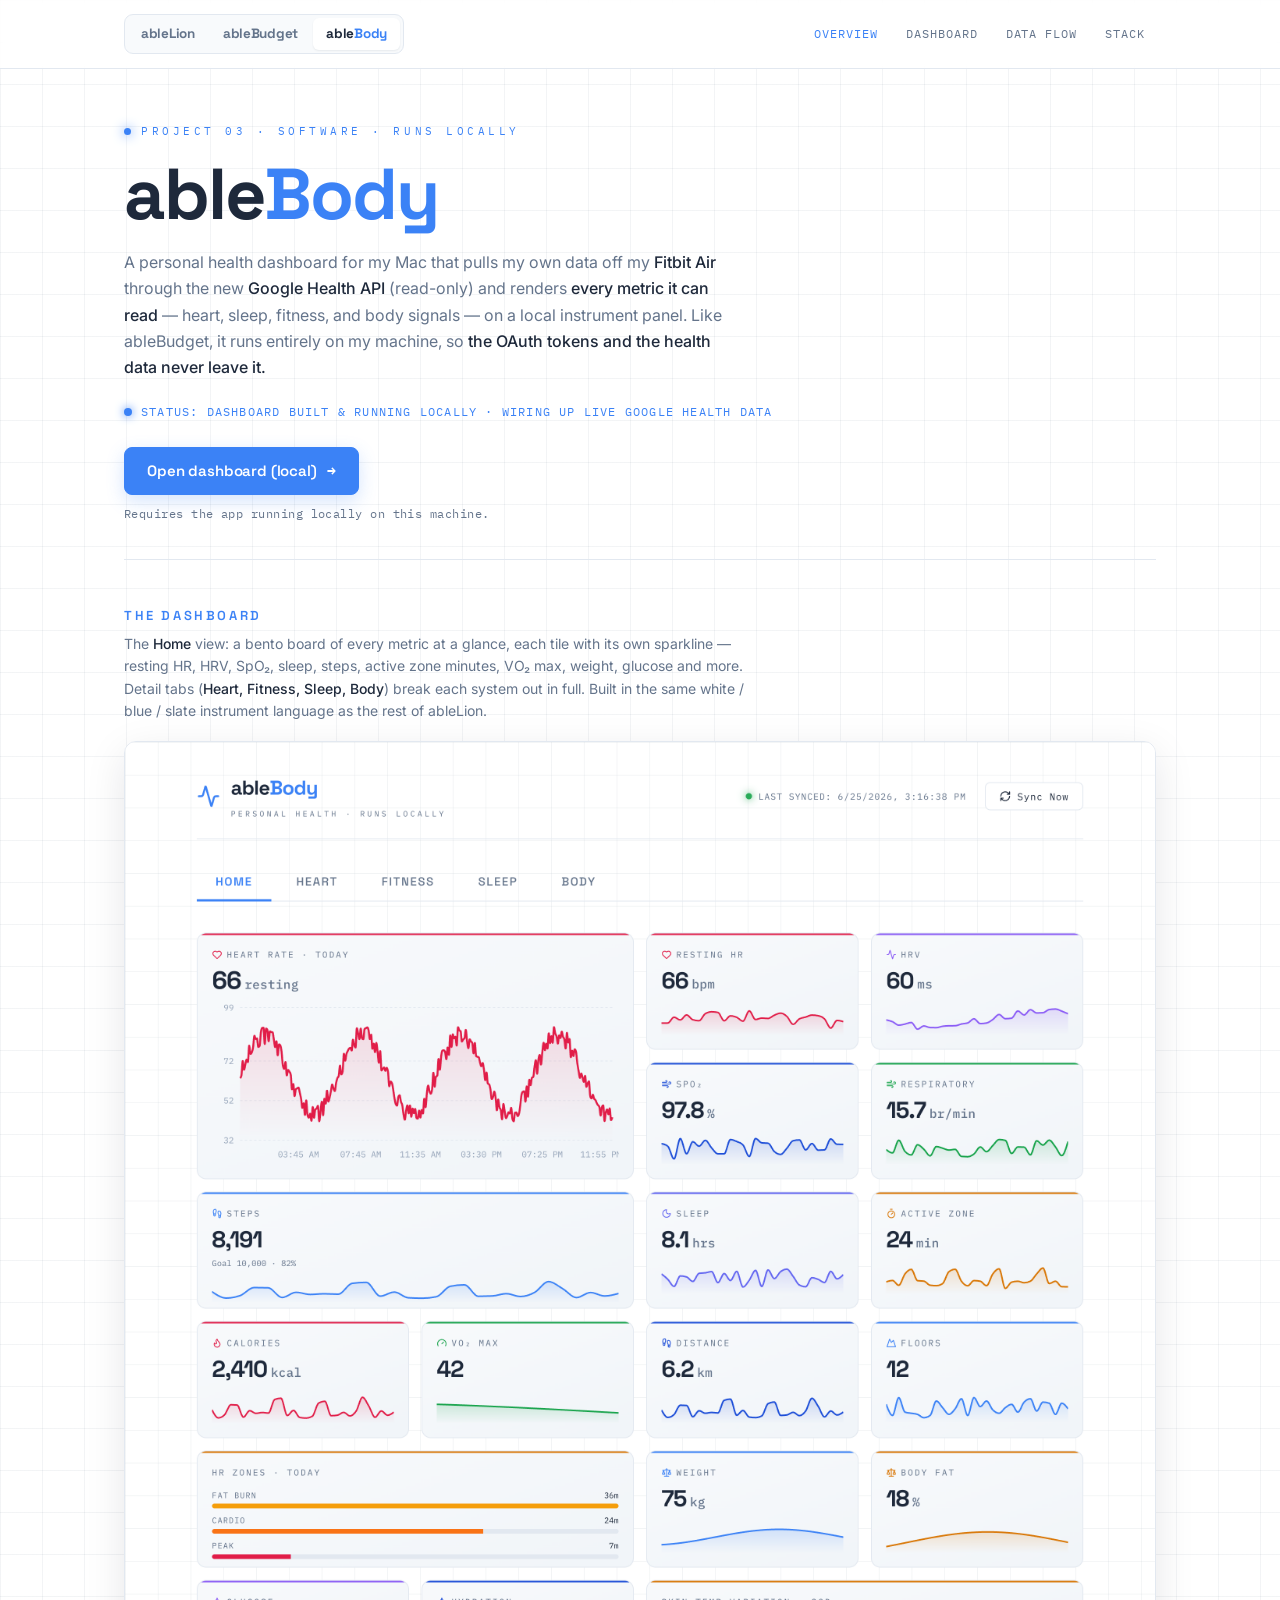
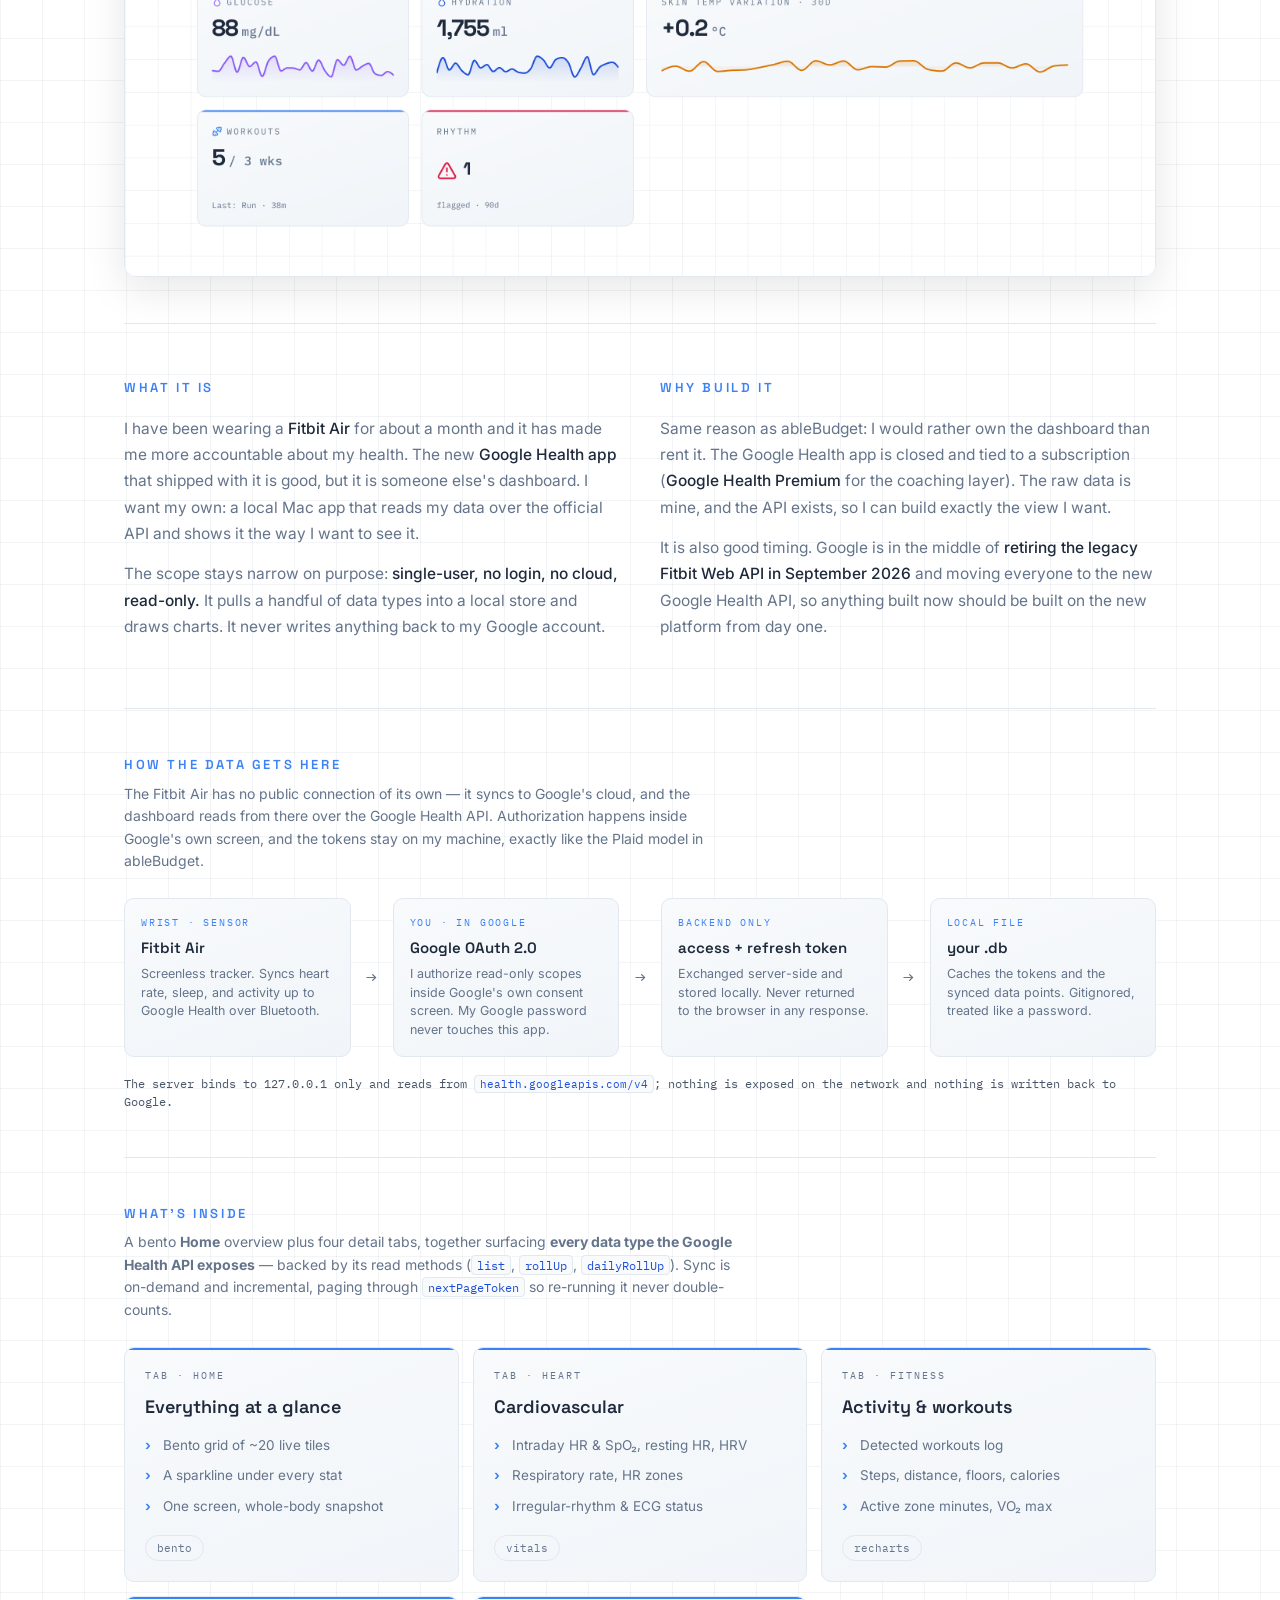
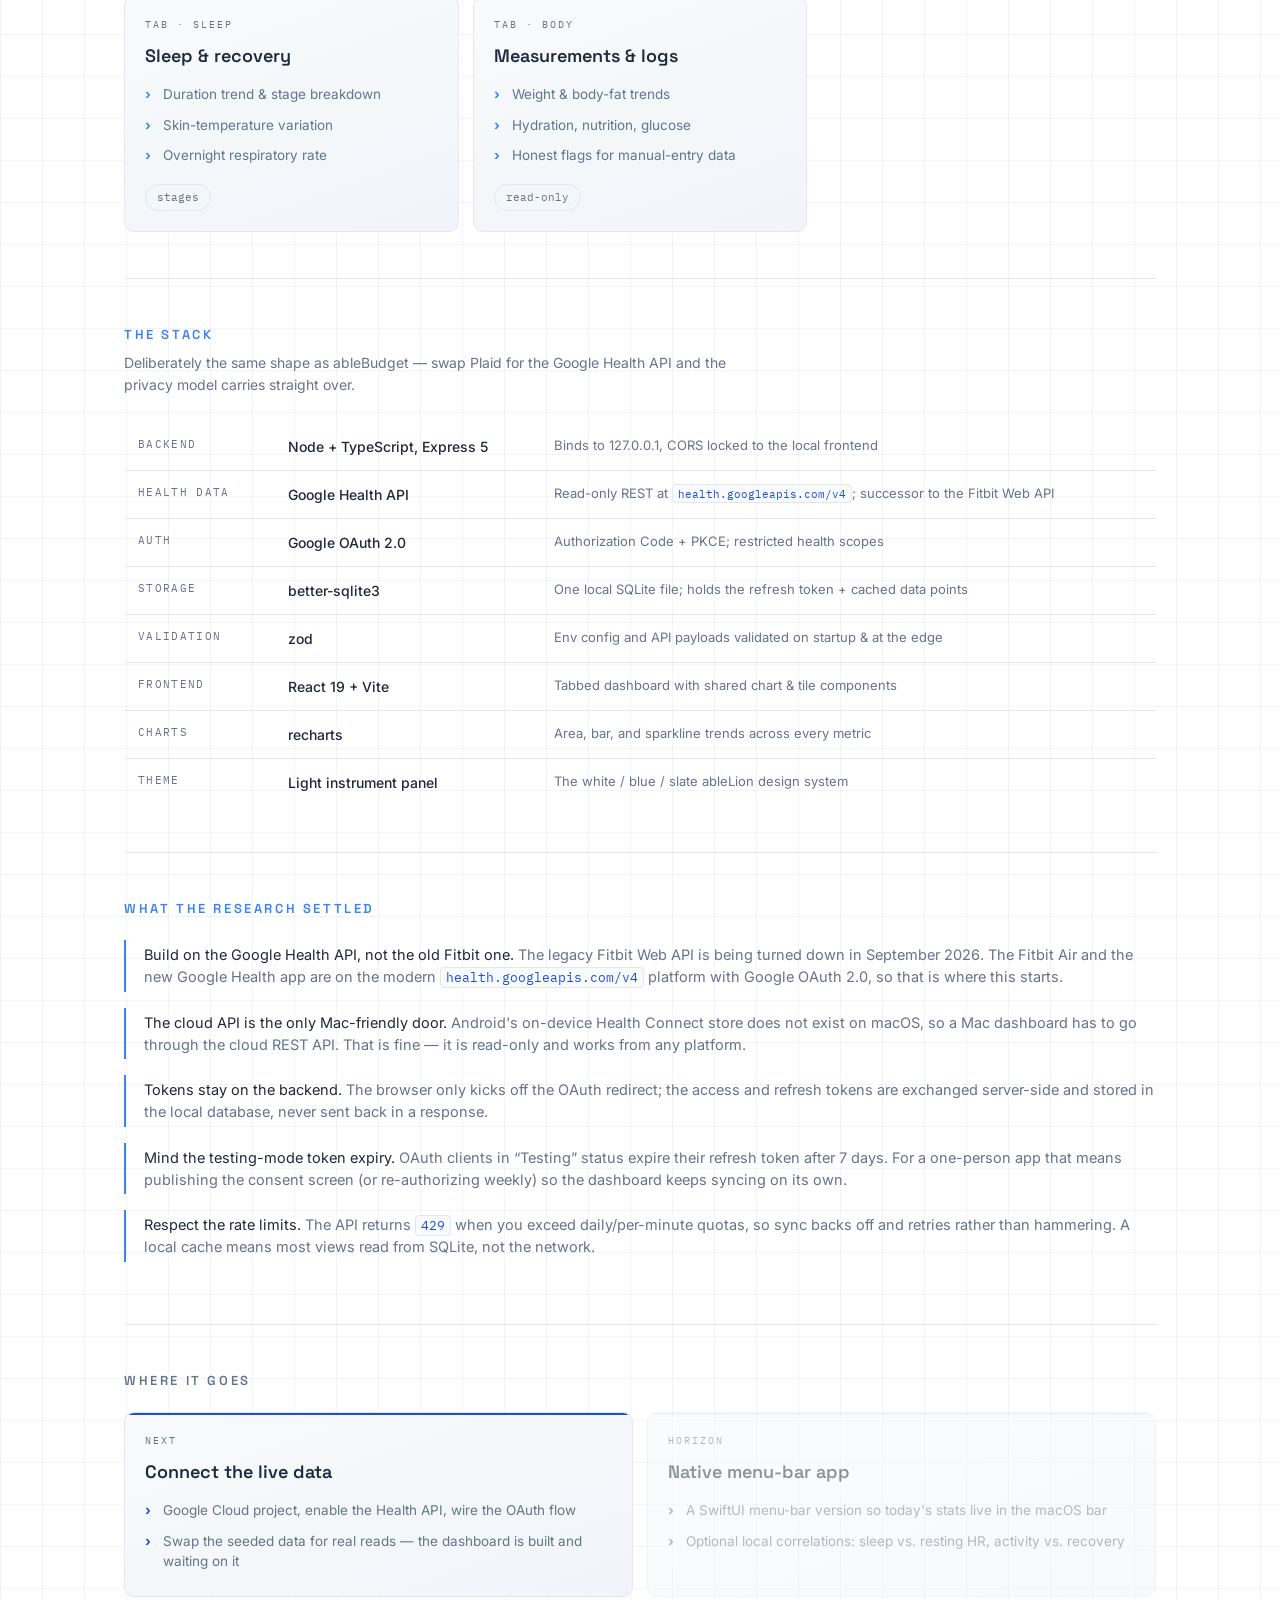
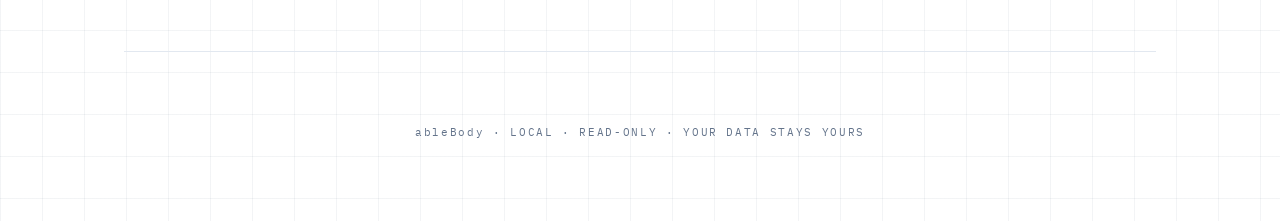
==== commit 80cbd2a1: "Add local launch buttons to ableBody and ableBudget pages" ====
--- a/ablebody.html
+++ b/ablebody.html
@@ -96,6 +96,10 @@
     <h1>able<span class="l">Body</span></h1>
     <p class="lede">A personal health dashboard for my Mac that pulls my own data off my <b>Fitbit Air</b> through the new <b>Google Health API</b> (read-only) and renders <b>every metric it can read</b> &mdash; heart, sleep, fitness, and body signals &mdash; on a local instrument panel. Like ableBudget, it runs entirely on my machine, so <b>the OAuth tokens and the health data never leave it.</b></p>
     <div class="status-line">STATUS: DASHBOARD BUILT &amp; RUNNING LOCALLY · WIRING UP LIVE GOOGLE HEALTH DATA</div>
+    <div class="launch">
+      <a class="launch-btn" href="http://localhost:5273">Open dashboard (local)</a>
+      <span class="launch-note">Requires the app running locally on this machine.</span>
+    </div>
   </header>
 
   <section class="shot-sec" id="dashboard">
--- a/style.css
+++ b/style.css
@@ -90,6 +90,23 @@
 .chip{font-family:'IBM Plex Mono',monospace;font-size:11px;color:var(--dim);
   border:1px solid var(--line);border-radius:20px;padding:4px 11px}
 
+/* LAUNCH BUTTON (local-app link on project pages) */
+.launch{margin-top:26px}
+.launch-btn{
+  display:inline-flex;align-items:center;gap:10px;
+  font-family:'Space Grotesk',sans-serif;font-weight:600;font-size:15px;letter-spacing:-.01em;
+  color:var(--void);background:var(--signal);
+  border:1px solid var(--signal);border-radius:8px;padding:12px 22px;
+  box-shadow:0 6px 18px rgba(59,130,246,.22);transition:.18s;
+}
+.launch-btn::after{content:"→";font-family:'IBM Plex Mono',monospace;font-size:15px;
+  transition:transform .18s}
+.launch-btn:hover{background:var(--beam);border-color:var(--beam);
+  box-shadow:0 8px 22px rgba(29,78,216,.30);transform:translateY(-1px)}
+.launch-btn:hover::after{transform:translateX(3px)}
+.launch-note{display:block;margin-top:10px;
+  font-family:'IBM Plex Mono',monospace;font-size:11.5px;letter-spacing:.04em;color:var(--dim)}
+
 /* CARDS */
 .grid{display:grid;grid-template-columns:repeat(auto-fit,minmax(250px,1fr));gap:14px}
 .card{background:linear-gradient(160deg,var(--panel),var(--panel-2));
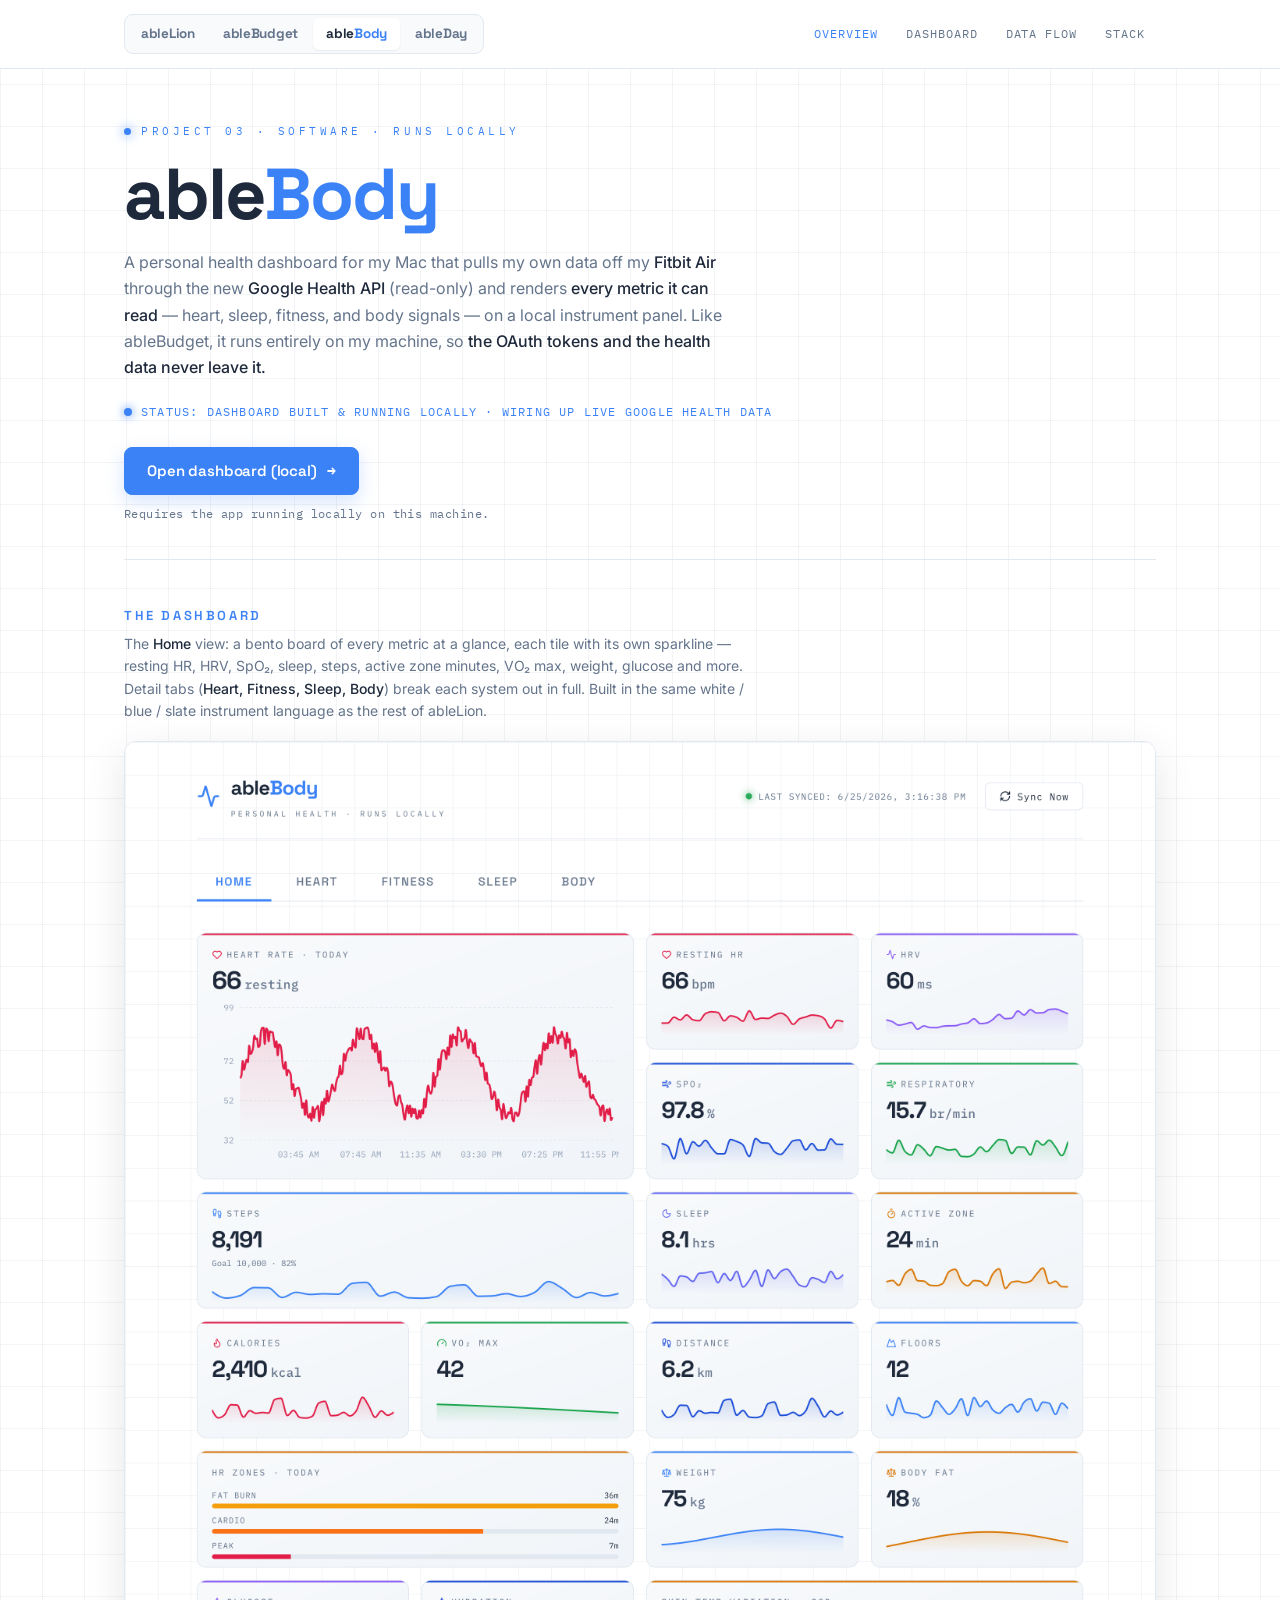
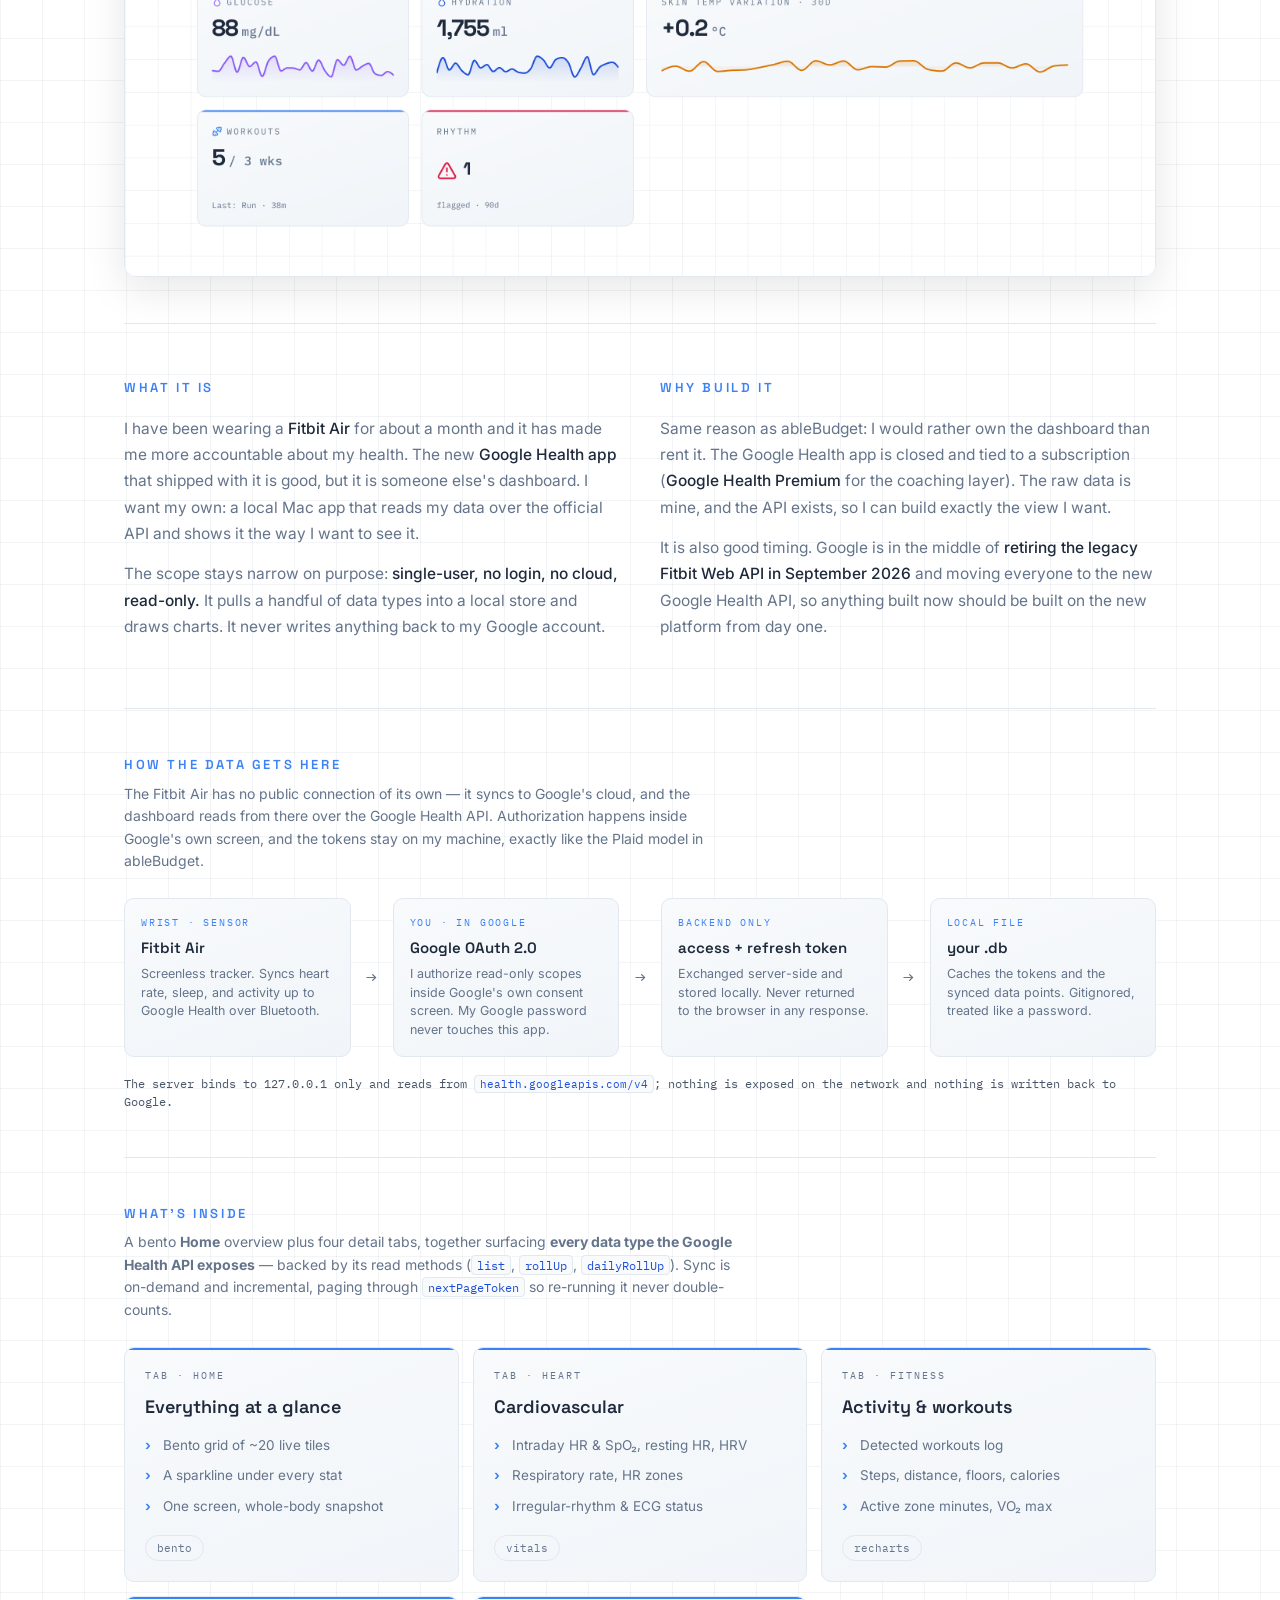
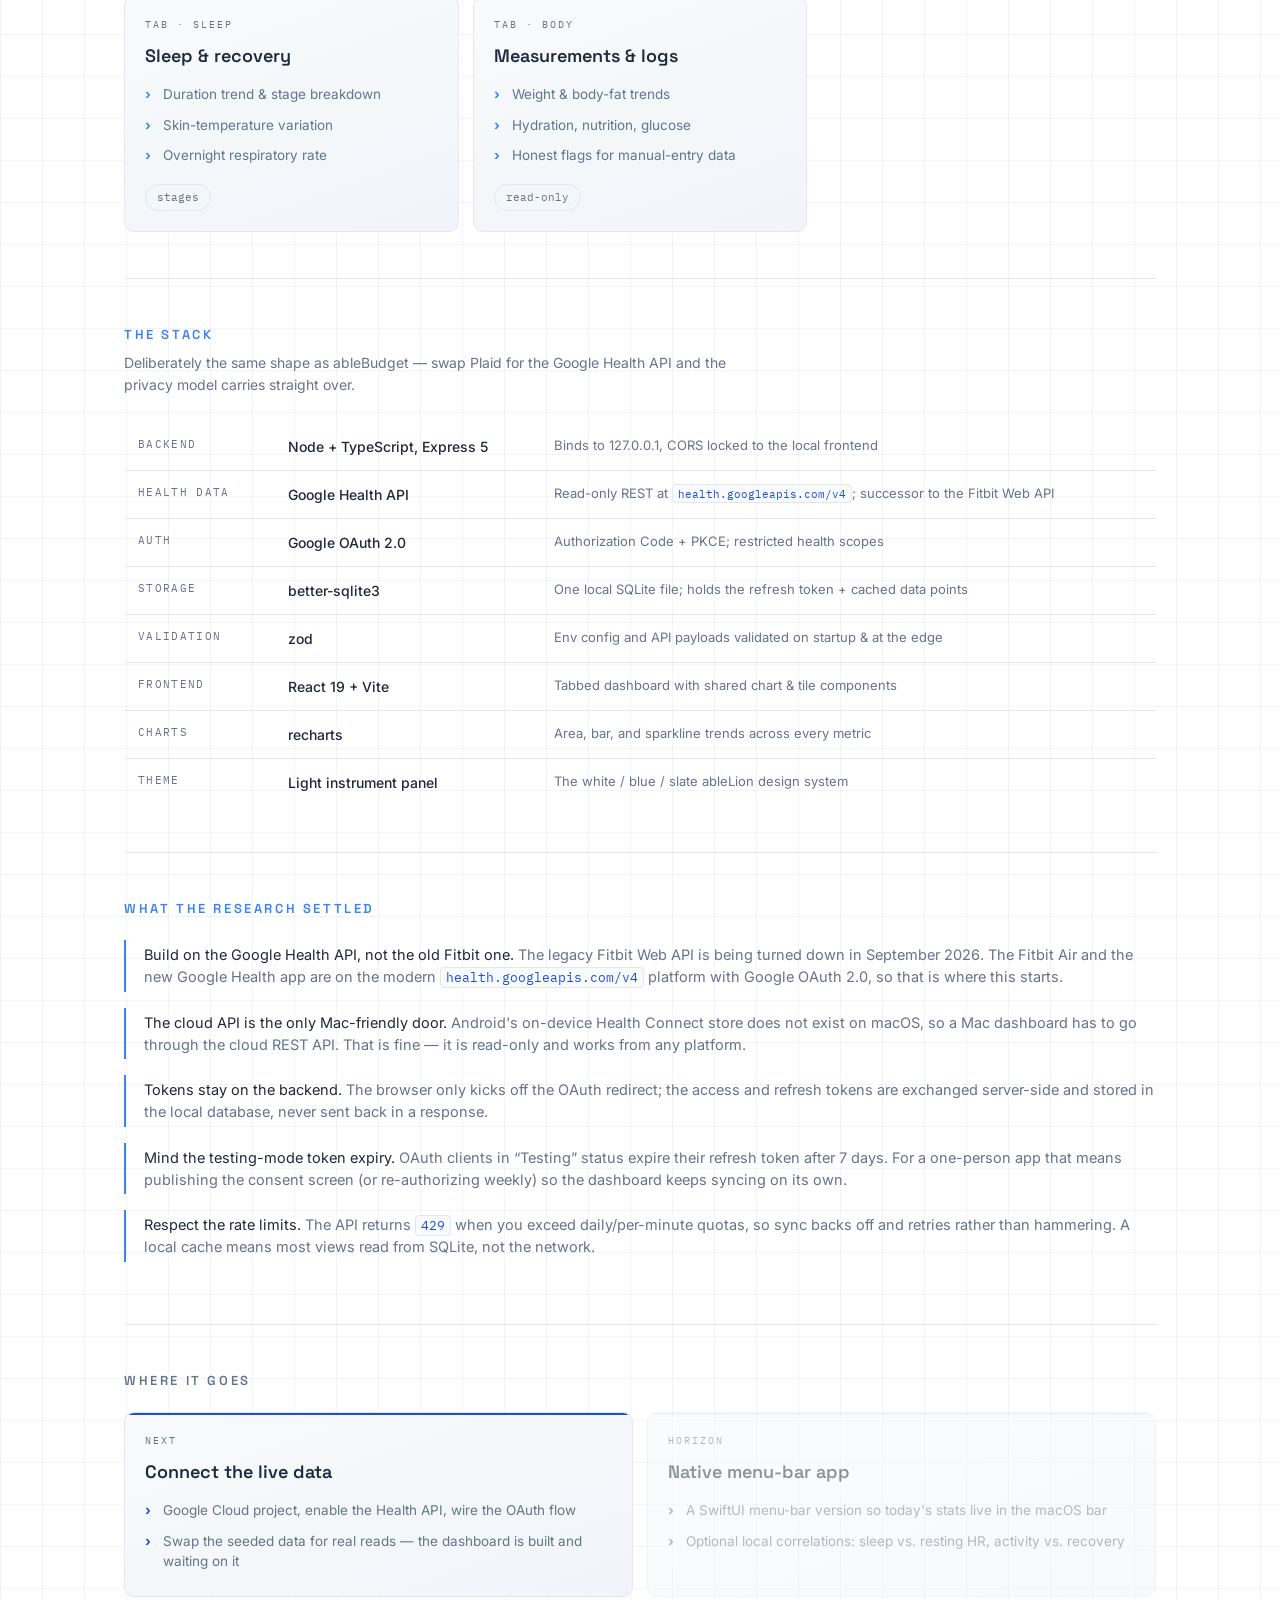
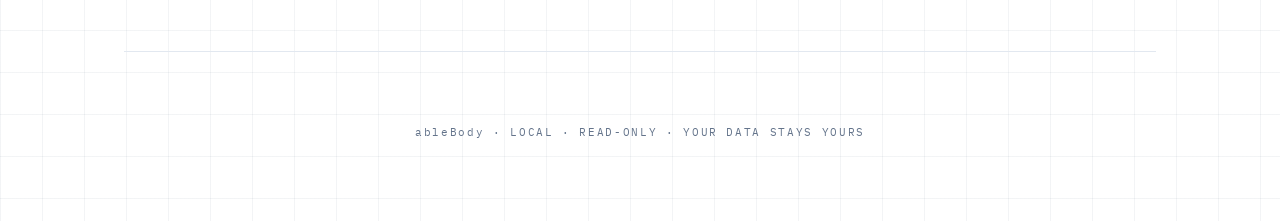
==== commit 8bf26e51: "Add ableDay project page + switcher link across pages" ====
--- a/ablebody.html
+++ b/ablebody.html
@@ -80,6 +80,7 @@
     <a href="index.html">able<span>Lion</span></a>
     <a href="ablebudget.html">able<span>Budget</span></a>
     <a href="ablebody.html" class="active">able<span>Body</span></a>
+    <a href="ableday.html">able<span>Day</span></a>
   </div>
   <div class="nav-links">
     <a href="ablebody.html" class="active">OVERVIEW</a>
